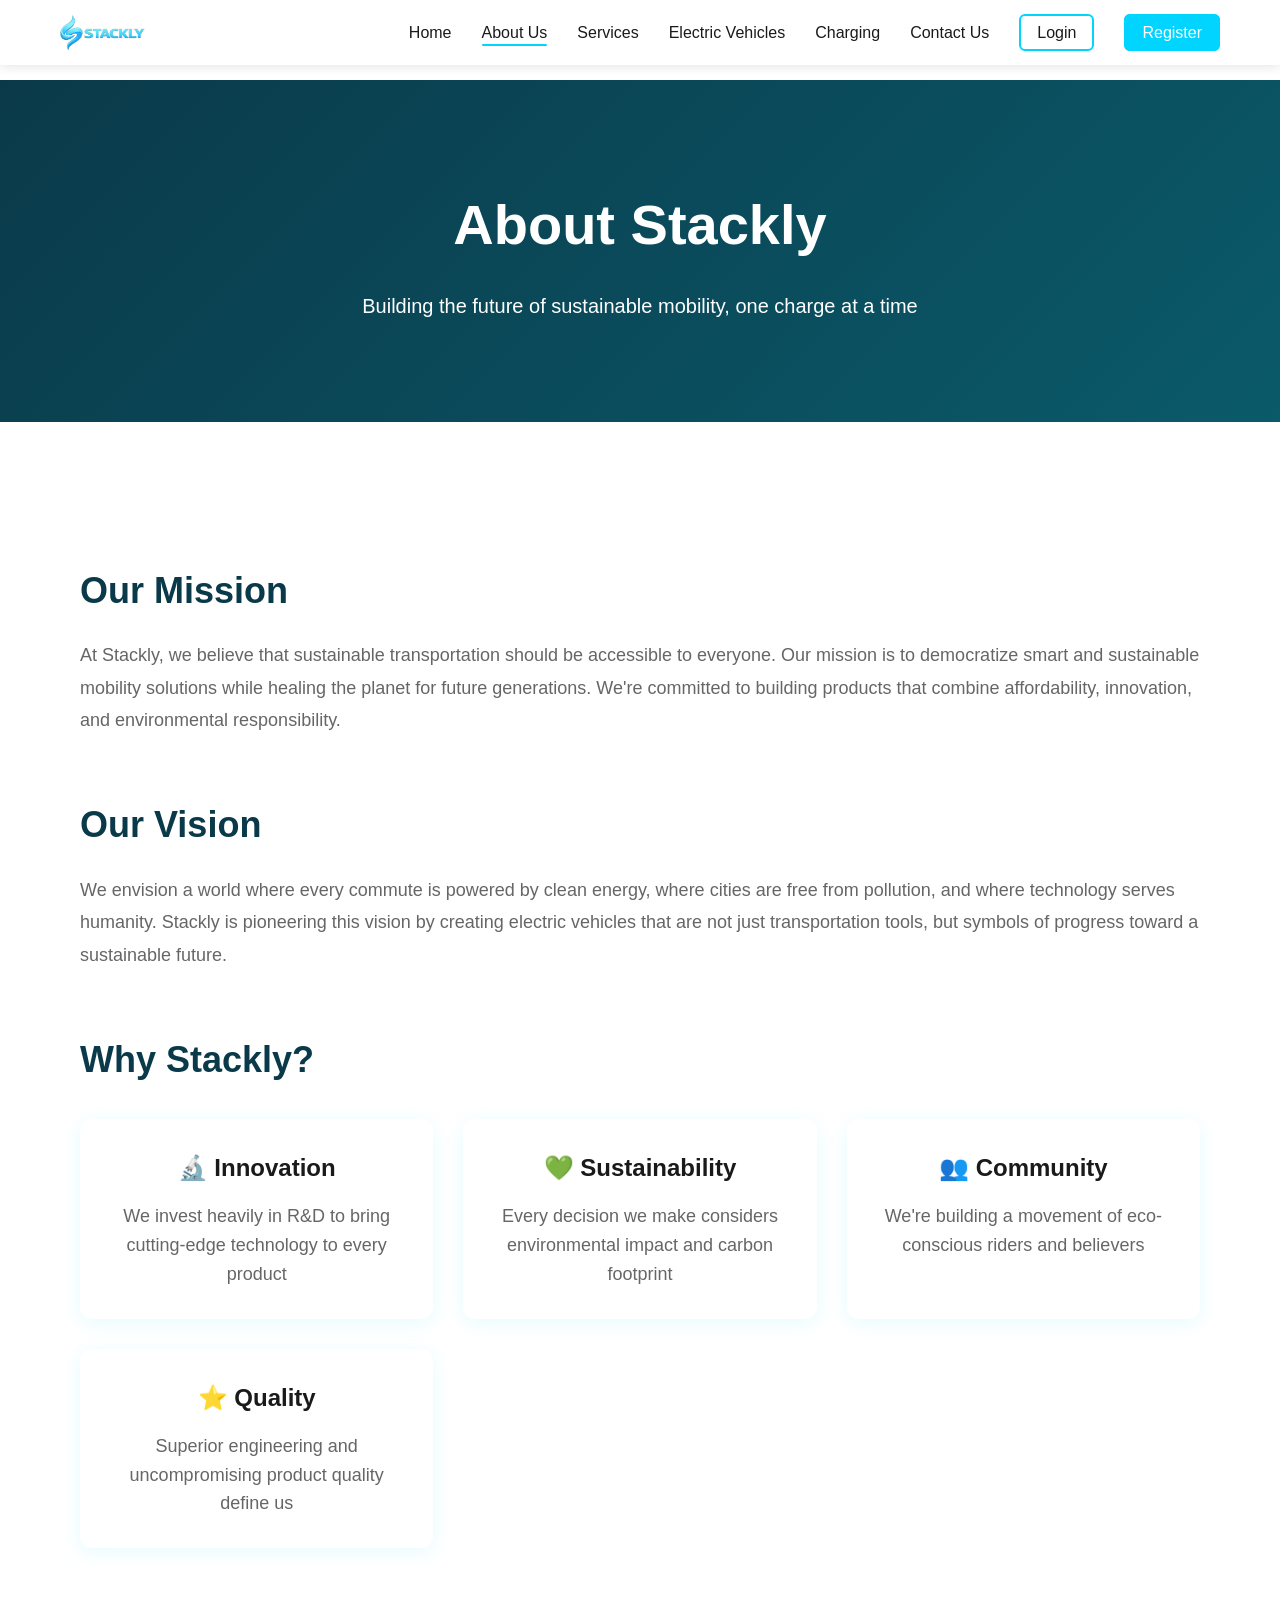
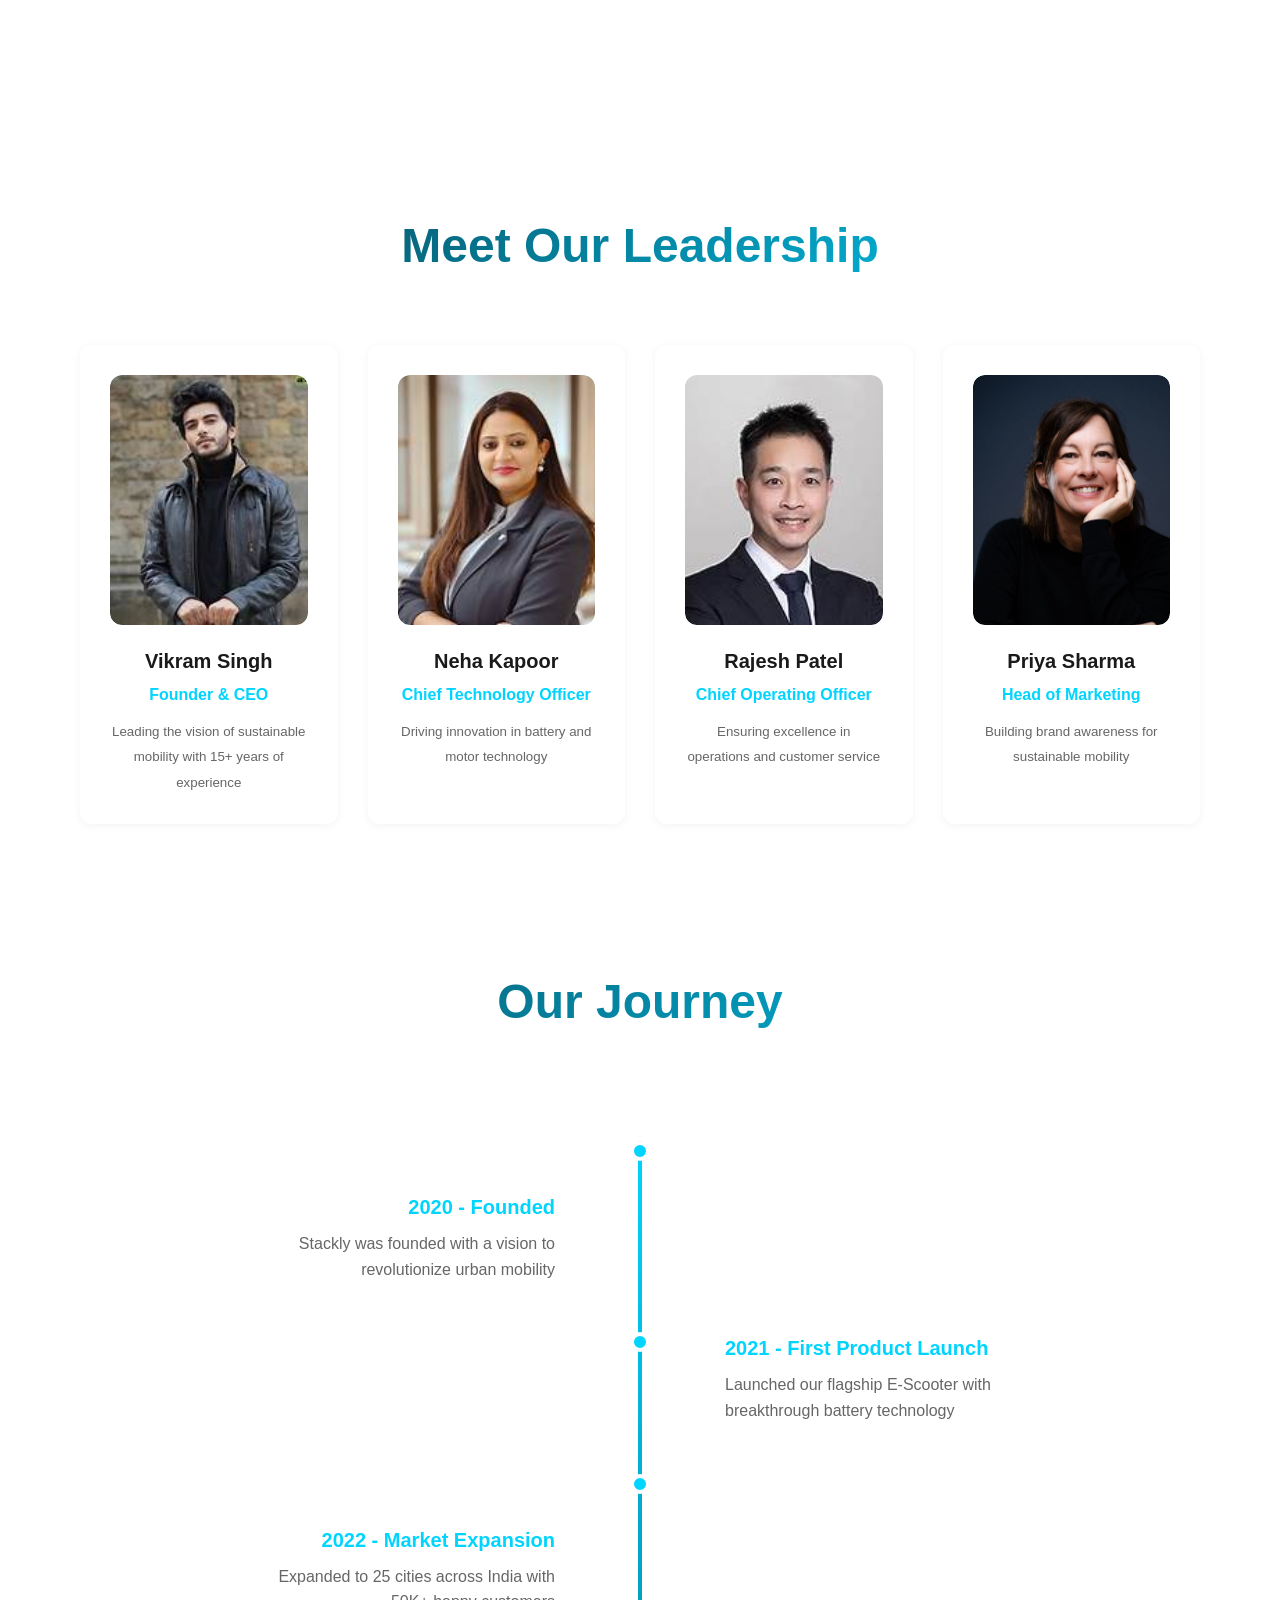
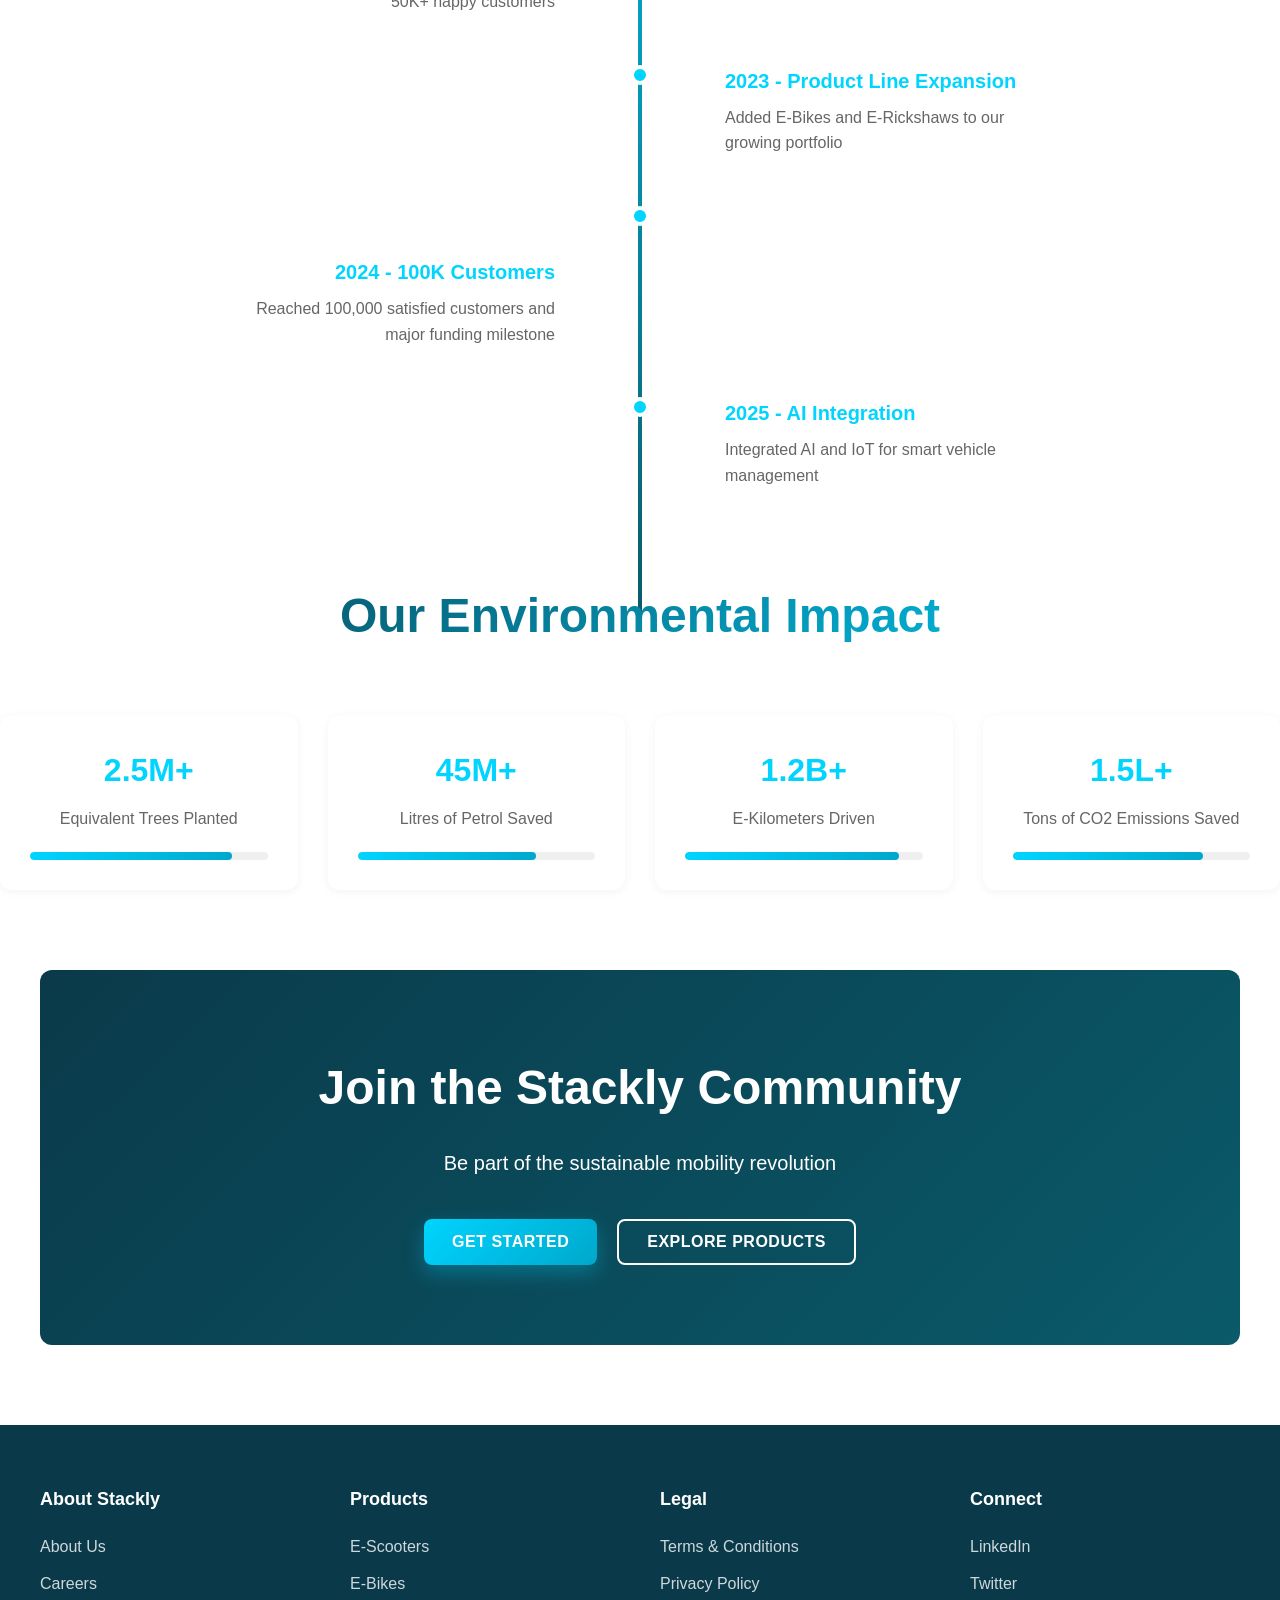
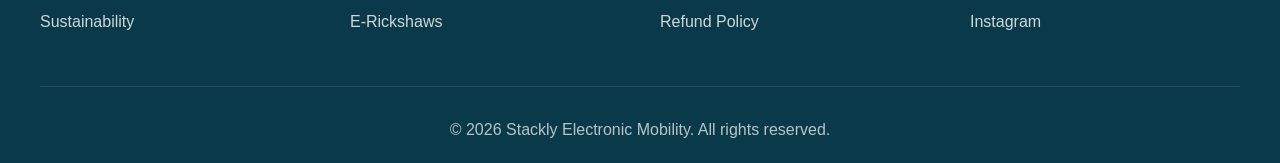
==== about.html @ 976fdbfa "Add files via upload" ====
<!DOCTYPE html>
<html lang="en">
<head>
    <meta charset="UTF-8">
    <meta name="viewport" content="width=device-width, initial-scale=1.0">
    <title>About Us - Stackly Electronic Mobility</title>
    <link rel="stylesheet" href="css/styles.css">
</head>
<body>
    <!-- PRELOADER -->
    <div class="preloader" id="preloader">
        <div class="loader-container">
            <div class="preloader-content">
                <div class="logo-animation">
                    <img src="stackly-logo-main.webp" alt="Stackly Logo" class="preloader-logo">
                    <div class="logo-glow"></div>
                </div>
                <div class="preloader-text">
                    <p class="preload-line">Charge.</p>
                    <p class="preload-line">Drive.</p>
                    <p class="preload-line">Sustain.</p>
                </div>
                <p class="loader-subtitle">Loading your journey</p>
            </div>
            <div class="loading-bar">
                <div class="loading-progress"></div>
            </div>
        </div>
    </div>
    <!-- NAVBAR -->
    <nav class="navbar">
        <div class="nav-container">
            <a href="index.html" class="logo">
                <img src="stackly-logo-main.webp" alt="Stackly Logo" class="logo-image" style="width: 85px; height: auto;">
            </a>
            <div class="nav-toggle" id="navToggle">
                <span></span>
                <span></span>
                <span></span>
            </div>
            <ul class="nav-menu" id="navMenu">
                <li><a href="index.html">Home</a></li>
                <li><a href="about.html" class="active">About Us</a></li>
                <li><a href="services.html">Services</a></li>
                <li><a href="vehicles.html">Electric Vehicles</a></li>
                <li><a href="charging.html">Charging</a></li>
                <li><a href="contact.html">Contact Us</a></li>
                <li id="logoutLi" style="display: none; border-top: 1px solid #e0e0e0; padding-top: 15px; margin-top: 10px;"><a href="#" onclick="handleLogout(event)" class="auth-btn" style="width: 100%; text-align: center; background: #FF6B6B; color: white;">Logout</a></li>
                <li id="authLi"><a href="login.html" class="auth-btn">Login</a></li>
                <li id="signupLi"><a href="register.html" class="auth-btn primary"> Register</a></li>
            </ul>
        </div>
    </nav>

    <!-- ABOUT HERO -->
    <section class="about-hero">
        <h1>About Stackly</h1>
        <p>Building the future of sustainable mobility, one charge at a time</p>
    </section>

    <!-- ABOUT CONTENT -->
    <section class="about-content">
        <div class="about-section">
            <h2>Our Mission</h2>
            <p>At Stackly, we believe that sustainable transportation should be accessible to everyone. Our mission is to democratize smart and sustainable mobility solutions while healing the planet for future generations. We're committed to building products that combine affordability, innovation, and environmental responsibility.</p>
        </div>

        <div class="about-section">
            <h2>Our Vision</h2>
            <p>We envision a world where every commute is powered by clean energy, where cities are free from pollution, and where technology serves humanity. Stackly is pioneering this vision by creating electric vehicles that are not just transportation tools, but symbols of progress toward a sustainable future.</p>
        </div>

        <div class="about-section">
            <h2>Why Stackly?</h2>
            <div class="why-grid">
                <div class="why-card">
                    <h3>🔬 Innovation</h3>
                    <p>We invest heavily in R&D to bring cutting-edge technology to every product</p>
                </div>
                <div class="why-card">
                    <h3>💚 Sustainability</h3>
                    <p>Every decision we make considers environmental impact and carbon footprint</p>
                </div>
                <div class="why-card">
                    <h3>👥 Community</h3>
                    <p>We're building a movement of eco-conscious riders and believers</p>
                </div>
                <div class="why-card">
                    <h3>⭐ Quality</h3>
                    <p>Superior engineering and uncompromising product quality define us</p>
                </div>
            </div>
        </div>
    </section>

    <!-- TEAM SECTION -->
    <section class="team-section">
        <h2>Meet Our Leadership</h2>
        <div class="team-grid">
            <div class="team-card">
                <div class="team-image">
                    <img src="image/mobility12.jpg" alt="Vikram Singh" style="width: 100%; height: 100%; object-fit: cover; border-radius: 12px;">
                </div>
                <h3>Vikram Singh</h3>
                <p>Founder & CEO</p>
                <small>Leading the vision of sustainable mobility with 15+ years of experience</small>
            </div>
            <div class="team-card">
                <div class="team-image">
                    <img src="image/mobility13.jpg" alt="Neha Kapoor" style="width: 100%; height: 100%; object-fit: cover; border-radius: 12px;">
                </div>
                <h3>Neha Kapoor</h3>
                <p>Chief Technology Officer</p>
                <small>Driving innovation in battery and motor technology</small>
            </div>
            <div class="team-card">
                <div class="team-image">
                    <img src="image/rajesh-patel.jpg" alt="Rajesh Patel" style="width: 100%; height: 100%; object-fit: cover; border-radius: 12px;">
                </div>
                <h3>Rajesh Patel</h3>
                <p>Chief Operating Officer</p>
                <small>Ensuring excellence in operations and customer service</small>
            </div>
            <div class="team-card">
                <div class="team-image">
                    <img src="image/mobility17.jpg" alt="Priya Sharma" style="width: 100%; height: 100%; object-fit: cover; border-radius: 12px;">
                </div>
                <h3>Priya Sharma</h3>
                <p>Head of Marketing</p>
                <small>Building brand awareness for sustainable mobility</small>
            </div>
        </div>
    </section>

    <!-- MILESTONES SECTION -->
    <section class="milestones-section">
        <h2>Our Journey</h2>
        <div class="timeline">
            <div class="timeline-item">
                <div class="timeline-marker"></div>
                <div class="timeline-content">
                    <h3>2020 - Founded</h3>
                    <p>Stackly was founded with a vision to revolutionize urban mobility</p>
                </div>
            </div>
            <div class="timeline-item">
                <div class="timeline-marker"></div>
                <div class="timeline-content">
                    <h3>2021 - First Product Launch</h3>
                    <p>Launched our flagship E-Scooter with breakthrough battery technology</p>
                </div>
            </div>
            <div class="timeline-item">
                <div class="timeline-marker"></div>
                <div class="timeline-content">
                    <h3>2022 - Market Expansion</h3>
                    <p>Expanded to 25 cities across India with 50K+ happy customers</p>
                </div>
            </div>
            <div class="timeline-item">
                <div class="timeline-marker"></div>
                <div class="timeline-content">
                    <h3>2023 - Product Line Expansion</h3>
                    <p>Added E-Bikes and E-Rickshaws to our growing portfolio</p>
                </div>
            </div>
            <div class="timeline-item">
                <div class="timeline-marker"></div>
                <div class="timeline-content">
                    <h3>2024 - 100K Customers</h3>
                    <p>Reached 100,000 satisfied customers and major funding milestone</p>
                </div>
            </div>
            <div class="timeline-item">
                <div class="timeline-marker"></div>
                <div class="timeline-content">
                    <h3>2025 - AI Integration</h3>
                    <p>Integrated AI and IoT for smart vehicle management</p>
                </div>
            </div>
        </div>
    </section>

    <!-- IMPACT SECTION -->
    <section class="impact-section">
        <h2>Our Environmental Impact</h2>
        <div class="impact-grid">
            <div class="impact-card">
                <h3>2.5M+</h3>
                <p>Equivalent Trees Planted</p>
                <div class="impact-bar"><div class="impact-fill" style="width: 85%;"></div></div>
            </div>
            <div class="impact-card">
                <h3>45M+</h3>
                <p>Litres of Petrol Saved</p>
                <div class="impact-bar"><div class="impact-fill" style="width: 75%;"></div></div>
            </div>
            <div class="impact-card">
                <h3>1.2B+</h3>
                <p>E-Kilometers Driven</p>
                <div class="impact-bar"><div class="impact-fill" style="width: 90%;"></div></div>
            </div>
            <div class="impact-card">
                <h3>1.5L+</h3>
                <p>Tons of CO2 Emissions Saved</p>
                <div class="impact-bar"><div class="impact-fill" style="width: 80%;"></div></div>
            </div>
        </div>
    </section>

    <!-- CTA SECTION -->
    <section class="cta-section">
        <h2>Join the Stackly Community</h2>
        <p>Be part of the sustainable mobility revolution</p>
        <div class="cta-buttons">
            <button class="btn btn-primary" onclick="window.location.href='register.html'">Get Started</button>
            <button class="btn btn-secondary" onclick="window.location.href='index.html'">Explore Products</button>
        </div>
    </section>

    <!-- FOOTER -->
    <footer class="footer">
        <div class="footer-content">
            <div class="footer-section">
                <h4>About Stackly</h4>
                <ul>
                    <li><a href="about.html">About Us</a></li>
                    <li><a href="#">Careers</a></li>
                    <li><a href="#">Sustainability</a></li>
                </ul>
            </div>
            <div class="footer-section">
                <h4>Products</h4>
                <ul>
                    <li><a href="products.html">E-Scooters</a></li>
                    <li><a href="products.html">E-Bikes</a></li>
                    <li><a href="products.html">E-Rickshaws</a></li>
                </ul>
            </div>
            <div class="footer-section">
                <h4>Legal</h4>
                <ul>
                    <li><a href="#">Terms & Conditions</a></li>
                    <li><a href="#">Privacy Policy</a></li>
                    <li><a href="#">Refund Policy</a></li>
                </ul>
            </div>
            <div class="footer-section">
                <h4>Connect</h4>
                <ul>
                    <li><a href="#">LinkedIn</a></li>
                    <li><a href="#">Twitter</a></li>
                    <li><a href="#">Instagram</a></li>
                </ul>
            </div>
        </div>
        <div class="footer-bottom">
            <p>&copy; 2026 Stackly Electronic Mobility. All rights reserved.</p>
        </div>
    </footer>

    <script src="js/script.js"></script>
</body>
</html>
---- css/styles.css ----
/* ===== VARIABLES & GENERAL STYLES ===== */
:root {
    --primary-color: #00D4FF;
    --secondary-color: #0A3A4A;
    --accent-color: #FF6B6B;
    --light-bg: #F8FAFC;
    --dark-bg: #0F1419;
    --text-primary: #1a1a1a;
    --text-secondary: #666666;
    --border-color: #e0e0e0;
    --shadow: 0 4px 20px rgba(0, 212, 255, 0.1);
    --card-shadow: 0 10px 40px rgba(0, 212, 255, 0.15);
    --card-shadow-hover: 0 30px 60px rgba(0, 212, 255, 0.25);
}

* {
    margin: 0;
    padding: 0;
    box-sizing: border-box;
}

html, body {
    font-family: 'Segoe UI', Tahoma, Geneva, Verdana, sans-serif;
    scroll-behavior: smooth;
}

body {
    background-color: #fff;
    color: var(--text-primary);
    line-height: 1.6;
    overflow-x: hidden;
}

/* ===== PRELOADER ===== */
.preloader {
    position: fixed;
    top: 0;
    left: 0;
    width: 100%;
    height: 100%;
    background: linear-gradient(135deg, #0F1419 0%, #1a3a3a 100%);
    display: flex;
    align-items: center;
    justify-content: center;
    z-index: 9999;
    animation: fadeOut 2.5s ease-in-out forwards;
}

@keyframes fadeOut {
    0% {
        opacity: 1;
        visibility: visible;
    }
    90% {
        opacity: 1;
        visibility: visible;
    }
    100% {
        opacity: 0;
        visibility: hidden;
    }
}

/* Logo Animation Styles */
.logo-animation {
    position: relative;
    width: 120px;
    height: 120px;
    margin: 0 auto 40px;
    display: flex;
    align-items: center;
    justify-content: center;
}

.preloader-logo {
    width: 120px;
    height: 120px;
    animation: logoBounce 2s ease-in-out infinite, logoGlow 3s ease-in-out infinite;
    filter: drop-shadow(0 0 20px rgba(0, 212, 255, 0.8));
    z-index: 2;
    position: relative;
}

.logo-glow {
    position: absolute;
    width: 140px;
    height: 140px;
    border: 3px solid #00D4FF;
    border-radius: 50%;
    animation: glowPulse 2.5s ease-in-out infinite;
    opacity: 0.6;
}

@keyframes logoBounce {
    0%, 100% {
        transform: translateY(0) scale(1);
        opacity: 1;
    }
    50% {
        transform: translateY(-20px) scale(1.05);
        opacity: 0.9;
    }
}

@keyframes logoGlow {
    0%, 100% {
        filter: drop-shadow(0 0 20px rgba(0, 212, 255, 0.8));
    }
    50% {
        filter: drop-shadow(0 0 40px rgba(0, 212, 255, 1));
    }
}

@keyframes glowPulse {
    0%, 100% {
        transform: scale(1);
        border-color: rgba(0, 212, 255, 0.6);
        opacity: 0.4;
    }
    50% {
        transform: scale(1.1);
        border-color: rgba(0, 212, 255, 1);
        opacity: 0.8;
    }
}

.loader-container {
    text-align: center;
    color: white;
}

.lightning-bolt {
    width: 100px;
    height: 100px;
    margin: 0 auto 30px;
    animation: boltPulse 2s ease-in-out infinite;
}

.lightning-bolt svg {
    width: 100%;
    height: 100%;;
    filter: drop-shadow(0 0 10px #00D4FF);
}

@keyframes boltPulse {
    0%, 100% {
        transform: scale(1) translateY(0);
        opacity: 1;
    }
    50% {
        transform: scale(1.1) translateY(-10px);
        opacity: 0.8;
    }
}

.loader-text {
    font-size: 48px;
    font-weight: 800;
    letter-spacing: 3px;
    margin-bottom: 10px;
    animation: slideInDown 1.5s ease-out;
}

.loader-subtitle {
    font-size: 18px;
    color: #00D4FF;
    margin-bottom: 40px;
    animation: slideInUp 1.5s ease-out 0.2s both;
    letter-spacing: 2px;
}

.preloader-content {
    text-align: center;
}

.preloader-text {
    margin-bottom: 30px;
}

.preload-line {
    font-size: 48px;
    font-weight: 800;
    letter-spacing: 3px;
    color: #00D4FF;
    margin: 5px 0;
    animation: slideInDown 1.5s ease-out forwards;
}

.preload-line:nth-child(1) {
    animation-delay: 0s;
}

.preload-line:nth-child(2) {
    animation-delay: 0.2s;
}

.preload-line:nth-child(3) {
    animation-delay: 0.4s;
}

.loading-bar {
    width: 200px;
    height: 4px;
    background: rgba(0, 212, 255, 0.2);
    border-radius: 2px;
    margin: 0 auto;
    overflow: hidden;
}

.loading-progress {
    height: 100%;
    background: linear-gradient(90deg, #00D4FF, #0A3A4A);
    width: 30%;
    animation: progress 2.5s ease-in-out;
}

@keyframes progress {
    0% { width: 0%; }
    50% { width: 80%; }
    100% { width: 100%; }
}

@keyframes slideInDown {
    from {
        transform: translateY(-50px);
        opacity: 0;
    }
    to {
        transform: translateY(0);
        opacity: 1;
    }
}

@keyframes slideInUp {
    from {
        transform: translateY(50px);
        opacity: 0;
    }
    to {
        transform: translateY(0);
        opacity: 1;
    }
}

/* ===== NAVBAR ===== */
.navbar {
    position: fixed;
    top: 0;
    width: 100%;
    background: rgba(255, 255, 255, 0.95);
    backdrop-filter: blur(10px);
    padding: 15px 0;
    z-index: 1000;
    box-shadow: 0 2px 10px rgba(0, 0, 0, 0.1);
    animation: slideDown 0.5s ease-out;
}

@keyframes slideDown {
    from {
        transform: translateY(-100%);
        opacity: 0;
    }
    to {
        transform: translateY(0);
        opacity: 1;
    }
}

.nav-container {
    max-width: 1200px;
    margin: 0 auto;
    padding: 0 20px;
    display: flex;
    justify-content: space-between;
    align-items: center;
}

.logo {
    display: flex;
    align-items: center;
    gap: 10px;
    font-size: 24px;
    font-weight: 700;
    color: var(--text-primary);
    text-decoration: none;
    cursor: pointer;
    animation: zoomIn 0.5s ease-out;
    transition: all 0.3s ease;
}

.logo-image {
    width: 85px;
    height: auto;
    transition: all 0.4s cubic-bezier(0.23, 1, 0.320, 1);
    filter: drop-shadow(0 0 8px rgba(0, 212, 255, 0));
}

.logo:hover .logo-image {
    transform: scale(1.15) rotateY(5deg);
    filter: drop-shadow(0 0 15px rgba(0, 212, 255, 0.6));
}

.logo-icon {
    font-size: 32px;
}

.logo-text {
    background: linear-gradient(135deg, var(--primary-color), var(--secondary-color));
    -webkit-background-clip: text;
    -webkit-text-fill-color: transparent;
    background-clip: text;
}

@keyframes zoomIn {
    from {
        transform: scale(0);
        opacity: 0;
    }
    to {
        transform: scale(1);
        opacity: 1;
    }
}

.nav-menu {
    display: flex;
    list-style: none;
    gap: 30px;
    align-items: center;
}

.nav-menu a {
    text-decoration: none;
    color: var(--text-primary);
    font-weight: 500;
    transition: all 0.3s ease;
    position: relative;
}

.nav-menu a.active::after,
.nav-menu a:hover::after {
    content: '';
    position: absolute;
    bottom: -5px;
    left: 0;
    width: 100%;
    height: 2px;
    background: var(--primary-color);
    border-radius: 1px;
    animation: expandWidth 0.3s ease;
}

@keyframes expandWidth {
    from { width: 0; }
    to { width: 100%; }
}

.dropdown {
    position: relative;
}

.dropdown-menu {
    position: absolute;
    top: 100%;
    left: 0;
    background: white;
    border-radius: 8px;
    box-shadow: var(--shadow);
    padding: 15px;
    min-width: 200px;
    opacity: 0;
    visibility: hidden;
    transform: translateY(-10px);
    transition: all 0.3s ease;
    display: flex;
    flex-direction: column;
    gap: 10px;
    margin-top: 10px;
}

.dropdown:hover .dropdown-menu {
    opacity: 1;
    visibility: visible;
    transform: translateY(0);
}

.dropdown-menu a {
    padding: 8px 12px;
    border-radius: 4px;
    transition: all 0.2s ease;
}

.dropdown-menu a:hover {
    background: var(--light-bg);
    color: var(--primary-color);
}

.auth-btn {
    padding: 8px 16px;
    border-radius: 6px;
    border: 2px solid var(--primary-color);
    background: transparent;
    color: var(--primary-color);
    cursor: pointer;
    transition: all 0.3s ease;
    font-weight: 600;
}

.auth-btn:hover,
.auth-btn.active {
    background: var(--primary-color);
    color: white;
}

.auth-btn.primary {
    background: var(--primary-color);
    color: white;
    border-color: var(--primary-color);
}

.auth-btn.primary:hover {
    transform: translateY(-2px);
    box-shadow: 0 4px 15px rgba(0, 212, 255, 0.3);
}

/* ===== USER PROFILE STYLES ===== */
.user-profile-menu {
    position: relative !important;
    display: flex !important;
    align-items: center;
}

.user-profile-link {
    display: flex;
    align-items: center;
    gap: 8px;
    padding: 8px 12px;
    border-radius: 6px;
    border: 2px solid var(--primary-color);
    background: rgba(0, 212, 255, 0.1);
    cursor: pointer;
    transition: all 0.3s ease;
}

.user-profile-link:hover {
    background: var(--primary-color);
    color: white;
}

.user-avatar {
    font-size: 20px;
    display: flex;
    align-items: center;
    justify-content: center;
}

.user-name {
    font-weight: 600;
    font-size: 14px;
}

.user-dropdown {
    position: absolute;
    top: 100%;
    right: 0;
    background: white;
    border-radius: 8px;
    box-shadow: 0 4px 15px rgba(0, 0, 0, 0.15);
    padding: 10px;
    min-width: 150px;
    opacity: 0;
    visibility: hidden;
    transform: translateY(-10px);
    transition: all 0.3s ease;
    margin-top: 10px;
    z-index: 1001;
    display: flex;
    flex-direction: column;
    gap: 5px;
}

.user-profile-menu:hover .user-dropdown {
    opacity: 1;
    visibility: visible;
    transform: translateY(0);
}

.user-dropdown a {
    padding: 10px 15px;
    border-radius: 4px;
    transition: all 0.2s ease;
    color: var(--text-primary);
}

.user-dropdown a:hover {
    background: var(--light-bg);
    color: var(--primary-color);
}

.nav-toggle {
    display: none;
    flex-direction: column;
    cursor: pointer;
    gap: 5px;
}

.nav-toggle span {
    width: 25px;
    height: 3px;
    background: var(--text-primary);
    border-radius: 2px;
    transition: all 0.3s ease;
}

.nav-toggle.active span:nth-child(1) {
    transform: rotate(45deg) translate(8px, 8px);
    background: var(--primary-color);
}

.nav-toggle.active span:nth-child(2) {
    opacity: 0;
}

.nav-toggle.active span:nth-child(3) {
    transform: rotate(-45deg) translate(8px, -8px);
    background: var(--primary-color);
}

/* ===== BUTTONS ===== */
.btn {
    padding: 12px 28px;
    border: none;
    border-radius: 8px;
    font-size: 16px;
    font-weight: 600;
    cursor: pointer;
    transition: all 0.4s cubic-bezier(0.23, 1, 0.320, 1);
    text-transform: uppercase;
    letter-spacing: 0.5px;
    position: relative;
    overflow: hidden;
}

.btn::before {
    content: '';
    position: absolute;
    top: 50%;
    left: 50%;
    width: 0;
    height: 0;
    border-radius: 50%;
    background: rgba(255, 255, 255, 0.3);
    transform: translate(-50%, -50%);
    transition: width 0.6s, height 0.6s;
}

.btn:active::before {
    width: 300px;
    height: 300px;
}

.btn-primary {
    background: linear-gradient(135deg, var(--primary-color), #00A8CC);
    color: white;
    box-shadow: 0 8px 20px rgba(0, 212, 255, 0.3);
}

.btn-primary:hover {
    transform: translateY(-4px) scale(1.02);
    box-shadow: 0 12px 30px rgba(0, 212, 255, 0.5);
}

.btn-secondary {
    background: transparent;
    color: var(--primary-color);
    border: 2px solid var(--primary-color);
}

.btn-secondary:hover {
    background: var(--primary-color);
    color: white;
    transform: translateY(-4px);
    box-shadow: 0 12px 30px rgba(0, 212, 255, 0.3);
}

.btn.full-width {
    width: 100%;
}

/* ===== HERO SECTION ===== */
.hero {
    margin-top: 80px;
    min-height: calc(100vh - 80px);
    display: flex;
    align-items: center;
    justify-content: space-between;
    padding: 60px 40px;
    background: linear-gradient(135deg, #F8FAFC 0%, #E8F4F8 100%);
    position: relative;
    overflow: hidden;
}

.hero-content {
    flex: 1;
    z-index: 2;
    animation: slideInLeft 0.8s ease-out;
}

.hero-title {
    font-size: 64px;
    font-weight: 800;
    line-height: 1.2;
    margin-bottom: 20px;
    background: linear-gradient(135deg, var(--secondary-color), var(--primary-color));
    -webkit-background-clip: text;
    -webkit-text-fill-color: transparent;
    background-clip: text;
}

.hero-subtitle {
    font-size: 22px;
    color: var(--text-secondary);
    margin-bottom: 40px;
    animation: fadeInUp 0.8s ease-out 0.2s both;
}

.hero-buttons {
    display: flex;
    gap: 20px;
    animation: fadeInUp 0.8s ease-out 0.4s both;
}

.hero-background {
    flex: 1;
    position: relative;
    height: 100%;
}

.floating-shape {
    position: absolute;
    border-radius: 30% 70% 70% 30% / 30% 30% 70% 70%;
    animation: float 6s ease-in-out infinite;
}

.shape-1 {
    width: 300px;
    height: 300px;
    background: rgba(0, 212, 255, 0.1);
    top: 10%;
    right: 10%;
    animation-delay: 0s;
}

.shape-2 {
    width: 200px;
    height: 200px;
    background: rgba(0, 212, 255, 0.15);
    bottom: 20%;
    right: 20%;
    animation-delay: 2s;
}

.shape-3 {
    width: 150px;
    height: 150px;
    background: rgba(0, 212, 255, 0.2);
    top: 50%;
    right: 40%;
    animation-delay: 4s;
}

@keyframes float {
    0%, 100% {
        transform: translateY(0);
    }
    50% {
        transform: translateY(-30px);
    }
}

.floating-scooter {
    font-size: 120px;
    position: absolute;
    right: 50px;
    bottom: 50px;
    animation: bounce 3s ease-in-out infinite;
}

@keyframes bounce {
    0%, 100% {
        transform: translateY(0);
    }
    50% {
        transform: translateY(-40px);
    }
}

@keyframes slideInLeft {
    from {
        transform: translateX(-50px);
        opacity: 0;
    }
    to {
        transform: translateX(0);
        opacity: 1;
    }
}

@keyframes fadeInUp {
    from {
        transform: translateY(20px);
        opacity: 0;
    }
    to {
        transform: translateY(0);
        opacity: 1;
    }
}

/* ===== SECTIONS ===== */
.products-section,
.stats-section,
.innovation-section,
.testimonials-section,
.cta-section,
.team-section,
.about-content,
.warranty-section,
.comparison-section {
    max-width: 1200px;
    margin: 80px auto;
    padding: 60px 40px;
}

.section-title {
    font-size: 48px;
    font-weight: 800;
    text-align: center;
    margin-bottom: 20px;
    background: linear-gradient(135deg, var(--secondary-color), var(--primary-color));
    -webkit-background-clip: text;
    -webkit-text-fill-color: transparent;
    background-clip: text;
    animation: scaleInText 0.6s ease-out;
}

@keyframes scaleInText {
    from {
        transform: scale(0.9);
        opacity: 0;
    }
    to {
        transform: scale(1);
        opacity: 1;
    }
}

.section-subtitle {
    text-align: center;
    color: var(--text-secondary);
    font-size: 18px;
    margin-bottom: 60px;
    animation: fadeInUp 0.6s ease-out 0.2s both;
}

/* ===== PRODUCTS GRID ===== */
.products-grid {
    display: grid;
    grid-template-columns: repeat(auto-fit, minmax(300px, 1fr));
    gap: 30px;
    margin-bottom: 60px;
}

.product-card {
    background: linear-gradient(135deg, #ffffff 0%, #f8fafc 100%);
    border-radius: 16px;
    padding: 40px 30px;
    text-align: center;
    box-shadow: 0 8px 25px rgba(0, 0, 0, 0.08);
    transition: all 0.4s cubic-bezier(0.23, 1, 0.320, 1);
    animation: fadeInUp 0.6s ease-out both;
    position: relative;
    overflow: hidden;
    border: 1px solid rgba(0, 212, 255, 0.1);
}

.product-card::before {
    content: '';
    position: absolute;
    top: -50%;
    left: -50%;
    width: 200%;
    height: 200%;
    background: linear-gradient(45deg, transparent, rgba(0, 212, 255, 0.1), transparent);
    transform: rotate(45deg);
    transition: all 0.6s ease;
}

.product-card:nth-child(1) { animation-delay: 0s; }
.product-card:nth-child(2) { animation-delay: 0.2s; }
.product-card:nth-child(3) { animation-delay: 0.4s; }

.product-card:hover {
    transform: translateY(-15px) scale(1.02);
    box-shadow: 0 25px 50px rgba(0, 212, 255, 0.2), 0 0 30px rgba(0, 212, 255, 0.1);
    border-color: rgba(0, 212, 255, 0.3);
}

.product-card:hover::before {
    animation: shimmer 0.6s ease-in-out;
}

.product-icon {
    font-size: 64px;
    margin-bottom: 20px;
    display: inline-block;
    animation: pulse 2s ease-in-out infinite;
}

.product-card:hover .product-icon {
    animation: spin 0.6s ease-in-out;
}

@keyframes pulse {
    0%, 100% {
        transform: scale(1);
    }
    50% {
        transform: scale(1.1);
    }
}

@keyframes spin {
    from {
        transform: rotate(0);
    }
    to {
        transform: rotate(360deg);
    }
}

@keyframes shimmer {
    0% {
        transform: translateX(-100%) translateY(-100%) rotate(45deg);
    }
    100% {
        transform: translateX(100%) translateY(100%) rotate(45deg);
    }
}

.product-card h3 {
    font-size: 24px;
    margin-bottom: 15px;
    color: var(--text-primary);
}

.product-card p {
    color: var(--text-secondary);
    margin-bottom: 25px;
    line-height: 1.6;
}

.card-link {
    color: var(--primary-color);
    text-decoration: none;
    font-weight: 600;
    transition: all 0.3s ease;
    display: inline-block;
}

.card-link:hover {
    transform: translateX(5px);
}

/* ===== STATS SECTION ===== */
.stats-section {
    background: linear-gradient(135deg, var(--secondary-color) 0%, #0A5A6A 100%);
    color: white;
    border-radius: 12px;
}

.stats-section h2 {
    text-align: center;
    font-size: 48px;
    margin-bottom: 60px;
}

.stats-grid {
    display: grid;
    grid-template-columns: repeat(auto-fit, minmax(200px, 1fr));
    gap: 30px;
}

.stat-card {
    background: linear-gradient(135deg, rgba(255, 255, 255, 0.95) 0%, rgba(240, 249, 251, 0.95) 100%);
    padding: 40px 30px;
    border-radius: 16px;
    text-align: center;
    border: 1px solid rgba(0, 212, 255, 0.2);
    transition: all 0.4s cubic-bezier(0.23, 1, 0.320, 1);
    animation: fadeInUp 0.6s ease-out both;
    position: relative;
    overflow: hidden;
    box-shadow: 0 8px 25px rgba(0, 212, 255, 0.1);
}

.stat-card::after {
    content: '';
    position: absolute;
    top: 0;
    left: -100%;
    width: 100%;
    height: 100%;
    background: linear-gradient(90deg, transparent, rgba(0, 212, 255, 0.1), transparent);
    transition: left 0.5s ease;
}

.stat-card:nth-child(1) { animation-delay: 0s; }
.stat-card:nth-child(2) { animation-delay: 0.2s; }
.stat-card:nth-child(3) { animation-delay: 0.4s; }
.stat-card:nth-child(4) { animation-delay: 0.6s; }

.stat-card:hover {
    background: linear-gradient(135deg, rgba(255, 255, 255, 1) 0%, rgba(245, 252, 255, 1) 100%);
    transform: translateY(-15px) scale(1.02);
    box-shadow: 0 25px 50px rgba(0, 212, 255, 0.2), 0 0 30px rgba(0, 212, 255, 0.15);
    border-color: rgba(0, 212, 255, 0.4);
}

.stat-card:hover::after {
    left: 100%;
}

.stat-card h3 {
    font-size: 36px;
    font-weight: 800;
    margin-bottom: 10px;
    color: var(--primary-color);
}

.stat-card p {
    font-size: 14px;
}

/* ===== INNOVATION SECTION ===== */
.innovation-section h2 {
    font-size: 48px;
    font-weight: 800;
    text-align: center;
    margin-bottom: 60px;
    background: linear-gradient(135deg, var(--secondary-color), var(--primary-color));
    -webkit-background-clip: text;
    -webkit-text-fill-color: transparent;
    background-clip: text;
}

.innovation-grid {
    display: grid;
    grid-template-columns: repeat(auto-fit, minmax(280px, 1fr));
    gap: 30px;
}

.innovation-card {
    background: linear-gradient(135deg, #ffffff 0%, #f8fafc 100%);
    border-radius: 16px;
    padding: 40px 30px;
    text-align: center;
    box-shadow: 0 8px 25px rgba(0, 0, 0, 0.08);
    transition: all 0.4s cubic-bezier(0.23, 1, 0.320, 1);
    position: relative;
    overflow: hidden;
    animation: fadeInUp 0.6s ease-out both;
    border: 1px solid rgba(0, 212, 255, 0.1);
}

.innovation-card:nth-child(1) { animation-delay: 0s; }
.innovation-card:nth-child(2) { animation-delay: 0.2s; }
.innovation-card:nth-child(3) { animation-delay: 0.4s; }

.innovation-card::before {
    content: '';
    position: absolute;
    top: 0;
    left: 0;
    width: 100%;
    height: 4px;
    background: linear-gradient(90deg, var(--primary-color), #FF6B6B, transparent);
    transform: scaleX(0);
    transform-origin: left;
    transition: transform 0.4s cubic-bezier(0.23, 1, 0.320, 1);
}

.innovation-card:hover::before {
    transform: scaleX(1);
}

.innovation-card:hover {
    transform: translateY(-15px) scale(1.02);
    box-shadow: 0 25px 50px rgba(0, 212, 255, 0.2), 0 0 30px rgba(0, 212, 255, 0.1);
    border-color: rgba(0, 212, 255, 0.3);
}

.card-image {
    font-size: 64px;
    margin-bottom: 20px;
    display: inline-block;
    transition: all 0.4s ease;
}

.innovation-card:hover .card-image {
    transform: scale(1.15) rotateY(10deg);
}

.innovation-card h3 {
    font-size: 24px;
    margin-bottom: 15px;
    color: var(--text-primary);
}

.innovation-card p {
    color: var(--text-secondary);
    margin-bottom: 20px;
}

.badge {
    display: inline-block;
    background: linear-gradient(135deg, var(--primary-color), #00A8CC);
    color: white;
    padding: 6px 12px;
    border-radius: 20px;
    font-size: 12px;
    font-weight: 600;
    text-transform: uppercase;
    animation: pulse 2s ease-in-out infinite;
}

/* ===== TESTIMONIALS SECTION ===== */
.testimonials-section h2 {
    font-size: 48px;
    font-weight: 800;
    text-align: center;
    margin-bottom: 60px;
    background: linear-gradient(135deg, var(--secondary-color), var(--primary-color));
    -webkit-background-clip: text;
    -webkit-text-fill-color: transparent;
    background-clip: text;
}

.testimonials-grid {
    display: grid;
    grid-template-columns: repeat(auto-fit, minmax(280px, 1fr));
    gap: 30px;
}

.testimonial-card {
    background: linear-gradient(135deg, #ffffff 0%, #f0f9fb 100%);
    border-radius: 16px;
    padding: 35px;
    border: 2px solid transparent;
    background-clip: padding-box;
    transition: all 0.4s cubic-bezier(0.23, 1, 0.320, 1);
    animation: fadeInUp 0.6s ease-out both;
    display: flex;
    flex-direction: column;
    align-items: center;
    text-align: center;
    position: relative;
    overflow: hidden;
    box-shadow: 0 8px 25px rgba(0, 0, 0, 0.06);
}

.testimonial-card::before {
    content: '';
    position: absolute;
    top: 0;
    left: 0;
    right: 0;
    height: 4px;
    background: linear-gradient(90deg, #00D4FF, #FF6B6B, #00D4FF);
    background-size: 200% 100%;
    transition: all 0.4s ease;
}

.testimonial-image {
    width: 90px;
    height: 90px;
    border-radius: 50%;
    object-fit: cover;
    margin-bottom: 20px;
    border: 3px solid var(--primary-color);
    box-shadow: 0 4px 15px rgba(0, 212, 255, 0.2);
    transition: all 0.4s ease;
    position: relative;
    z-index: 2;
}

.testimonial-card:nth-child(1) { animation-delay: 0s; }
.testimonial-card:nth-child(2) { animation-delay: 0.2s; }
.testimonial-card:nth-child(3) { animation-delay: 0.4s; }

.testimonial-card:hover {
    transform: translateY(-12px) scale(1.02);
    box-shadow: 0 20px 50px rgba(0, 212, 255, 0.2), 0 0 30px rgba(0, 212, 255, 0.1);
    border-color: rgba(0, 212, 255, 0.3);
}

.testimonial-card:hover .testimonial-image {
    box-shadow: 0 8px 25px rgba(0, 212, 255, 0.35);
    transform: scale(1.08);
}

.testimonial-card:hover::before {
    background-position: 200% 0;
}

.testimonial-card p {
    font-style: italic;
    color: var(--text-primary);
    margin-bottom: 15px;
}

.testimonial-card h4 {
    color: var(--primary-color);
    margin-bottom: 10px;
}

.testimonial-card span {
    color: #FFC107;
}

/* ===== REDEFINING SECTION ===== */
.redefining-section {
    padding: 80px 40px;
    max-width: 1200px;
    margin: 0 auto;
    background: #F8FAFC;
    border-radius: 12px;
    margin: 80px auto;
}

.redefining-container {
    display: grid;
    grid-template-columns: 1fr 1fr;
    gap: 60px;
    align-items: center;
}

.redefining-content h2 {
    font-size: 42px;
    margin-bottom: 40px;
    color: var(--text-primary);
}

.redefining-features {
    display: flex;
    flex-direction: column;
    gap: 30px;
}

.redefining-feature h4 {
    font-size: 20px;
    font-weight: 700;
    margin-bottom: 10px;
    color: var(--secondary-color);
}

.redefining-feature p {
    color: var(--text-secondary);
    line-height: 1.6;
}

/* ===== SUSTAINABILITY SECTION ===== */
.sustainability-section {
    padding: 80px 40px;
    max-width: 1200px;
    margin: 80px auto;
}

.sustainability-container {
    display: grid;
    grid-template-columns: 1fr 1fr;
    gap: 60px;
    align-items: center;
}

.sustainability-content {
    font-size: 18px;
    line-height: 1.8;
    color: var(--text-secondary);
}

.sustainability-content p {
    margin-bottom: 30px;
}

/* ===== NEWS SECTION ===== */
.news-section {
    padding: 80px 40px;
    max-width: 1200px;
    margin: 0 auto 80px;
}

.news-section h2 {
    font-size: 42px;
    text-align: center;
    margin-bottom: 20px;
}

.news-grid {
    display: grid;
    grid-template-columns: repeat(auto-fit, minmax(320px, 1fr));
    gap: 40px;
    margin-top: 40px;
}

.news-card {
    background: white;
    border-radius: 16px;
    overflow: hidden;
    box-shadow: 0 8px 25px rgba(0, 0, 0, 0.08);
    transition: all 0.4s cubic-bezier(0.23, 1, 0.320, 1);
    animation: fadeInUp 0.6s ease-out both;
    position: relative;
    border: 1px solid rgba(0, 212, 255, 0.1);
}

.news-card:hover {
    transform: translateY(-15px) scale(1.02);
    box-shadow: 0 25px 50px rgba(0, 212, 255, 0.2), 0 0 30px rgba(0, 212, 255, 0.1);
    border-color: rgba(0, 212, 255, 0.3);
}

.news-image {
    width: 100%;
    height: 250px;
    overflow: hidden;
    position: relative;
}

.news-image::after {
    content: '';
    position: absolute;
    top: 0;
    left: 0;
    right: 0;
    bottom: 0;
    background: linear-gradient(135deg, transparent 0%, rgba(0, 212, 255, 0.1) 100%);
    opacity: 0;
    transition: opacity 0.3s ease;
    z-index: 1;
}

.news-image img {
    width: 100%;
    height: 100%;
    object-fit: cover;
    transition: transform 0.4s cubic-bezier(0.23, 1, 0.320, 1);
}

.news-card:hover .news-image img {
    transform: scale(1.12);
}

.news-card:hover .news-image::after {
    opacity: 1;
}

.news-content {
    padding: 30px;
}

.news-category {
    display: inline-block;
    background: var(--primary-color);
    color: white;
    padding: 5px 12px;
    border-radius: 20px;
    font-size: 12px;
    font-weight: 700;
    margin-right: 10px;
}

.news-date {
    color: var(--text-secondary);
    font-size: 14px;
}

.news-content h3 {
    font-size: 22px;
    margin: 15px 0;
    color: var(--text-primary);
}

.news-content p {
    color: var(--text-secondary);
    margin-bottom: 20px;
    line-height: 1.6;
}

/* ===== STAT NUMBER STYLING ===== */
.stat-number {
    font-size: 48px;
    font-weight: 800;
    background: linear-gradient(135deg, var(--primary-color), var(--secondary-color));
    -webkit-background-clip: text;
    -webkit-text-fill-color: transparent;
    background-clip: text;
}

.stat-number span {
    font-size: 32px;
}

/* ===== CTA SECTION ===== */
.cta-section {
    background: linear-gradient(135deg, var(--secondary-color) 0%, #0A5A6A 100%);
    color: white;
    text-align: center;
    border-radius: 12px;
    padding: 80px 40px;
    margin: 80px auto;
    max-width: 1200px;
}

.cta-section h2 {
    font-size: 48px;
    margin-bottom: 20px;
}

.cta-section p {
    font-size: 20px;
    margin-bottom: 40px;
    opacity: 0.9;
}

.cta-buttons {
    display: flex;
    gap: 20px;
    justify-content: center;
    flex-wrap: wrap;
}

.cta-buttons .btn-secondary {
    color: white;
    border-color: white;
}

.cta-buttons .btn-secondary:hover {
    background: white;
    color: var(--primary-color);
}

/* ===== AUTHENTICATION STYLES ===== */
.auth-section {
    margin-top: 80px;
    min-height: calc(100vh - 80px);
    display: flex;
    align-items: center;
    justify-content: center;
    padding: 60px 40px;
    background: linear-gradient(135deg, #F8FAFC 0%, #E8F4F8 100%);
}

.auth-container {
    display: grid;
    grid-template-columns: 1fr 1fr;
    gap: 60px;
    max-width: 1000px;
    width: 100%;
}

.auth-left {
    display: flex;
    flex-direction: column;
    justify-content: center;
    animation: slideInLeft 0.8s ease-out;
}

.auth-left h1 {
    font-size: 48px;
    font-weight: 800;
    margin-bottom: 20px;
    background: linear-gradient(135deg, var(--secondary-color), var(--primary-color));
    -webkit-background-clip: text;
    -webkit-text-fill-color: transparent;
    background-clip: text;
}

.auth-left p {
    font-size: 18px;
    color: var(--text-secondary);
    margin-bottom: 40px;
}

.auth-features {
    display: flex;
    flex-direction: column;
    gap: 20px;
}

.feature-item {
    display: flex;
    align-items: center;
    gap: 15px;
}

.feature-icon {
    font-size: 32px;
}

.feature-item p {
    font-size: 16px;
    color: var(--text-primary);
}

.auth-right {
    animation: slideInRight 0.8s ease-out;
}

@keyframes slideInRight {
    from {
        transform: translateX(50px);
        opacity: 0;
    }
    to {
        transform: translateX(0);
        opacity: 1;
    }
}

.form-wrapper {
    background: white;
    border-radius: 12px;
    padding: 40px;
    box-shadow: 0 4px 20px rgba(0, 0, 0, 0.1);
}

.form-wrapper h2 {
    font-size: 32px;
    margin-bottom: 30px;
    color: var(--text-primary);
}

.form-group {
    margin-bottom: 20px;
    position: relative;
}

.form-row {
    display: grid;
    grid-template-columns: 1fr 1fr;
    gap: 15px;
}

.form-group label {
    display: block;
    margin-bottom: 8px;
    font-weight: 600;
    color: var(--text-primary);
}

.form-group input {
    width: 100%;
    padding: 12px 40px 12px 15px;
    border: 2px solid var(--border-color);
    border-radius: 8px;
    font-size: 16px;
    transition: all 0.3s ease;
}

.form-group input:focus {
    outline: none;
    border-color: var(--primary-color);
    box-shadow: 0 0 0 3px rgba(0, 212, 255, 0.1);
}

.form-icon {
    position: absolute;
    right: 12px;
    bottom: 12px;
    font-size: 20px;
    pointer-events: none;
}

.remember-forgot {
    display: flex;
    justify-content: space-between;
    align-items: center;
    margin-bottom: 25px;
    font-size: 14px;
}

.remember-forgot label {
    display: flex;
    align-items: center;
    gap: 5px;
    margin: 0;
    font-weight: 400;
}

.remember-forgot a {
    color: var(--primary-color);
    text-decoration: none;
    transition: all 0.3s ease;
}

.remember-forgot a:hover {
    text-decoration: underline;
}

.terms-check {
    margin-bottom: 25px;
}

.terms-check label {
    display: flex;
    align-items: flex-start;
    gap: 10px;
    font-size: 14px;
}

.terms-check input[type="checkbox"] {
    margin-top: 3px;
    cursor: pointer;
}

.terms-check a {
    color: var(--primary-color);
    text-decoration: none;
}

.divider {
    text-align: center;
    margin: 30px 0;
    position: relative;
    color: var(--text-secondary);
}

.divider::before,
.divider::after {
    content: '';
    position: absolute;
    top: 50%;
    width: 45%;
    height: 1px;
    background: var(--border-color);
}

.divider::before {
    left: 0;
}

.divider::after {
    right: 0;
}

.social-login {
    display: grid;
    grid-template-columns: 1fr 1fr;
    gap: 15px;
}

.social-btn {
    padding: 12px;
    border: 2px solid var(--border-color);
    background: white;
    border-radius: 8px;
    cursor: pointer;
    transition: all 0.3s ease;
    font-weight: 600;
    display: flex;
    align-items: center;
    justify-content: center;
    gap: 10px;
}

.social-btn:hover {
    border-color: var(--primary-color);
    color: var(--primary-color);
}

.social-btn span {
    font-size: 20px;
}

.auth-switch {
    text-align: center;
    margin-top: 25px;
    color: var(--text-secondary);
}

.auth-switch a {
    color: var(--primary-color);
    text-decoration: none;
    font-weight: 600;
}

/* ===== ABOUT PAGE ===== */
.about-hero {
    margin-top: 80px;
    padding: 100px 40px;
    background: linear-gradient(135deg, var(--secondary-color) 0%, #0A5A6A 100%);
    color: white;
    text-align: center;
}

.about-hero h1 {
    font-size: 56px;
    font-weight: 800;
    margin-bottom: 20px;
}

.about-hero p {
    font-size: 20px;
    opacity: 0.9;
}

.about-section {
    margin-bottom: 60px;
}

.about-section h2 {
    font-size: 36px;
    font-weight: 700;
    margin-bottom: 20px;
    color: var(--secondary-color);
}

.about-section p {
    font-size: 18px;
    color: var(--text-secondary);
    line-height: 1.8;
}

.why-grid {
    display: grid;
    grid-template-columns: repeat(auto-fit, minmax(250px, 1fr));
    gap: 30px;
    margin-top: 30px;
}

.why-card {
    background: white;
    border-radius: 12px;
    padding: 30px;
    text-align: center;
    box-shadow: 0 2px 10px rgba(0, 0, 0, 0.05);
    transition: all 0.3s ease;
}

.why-card:hover {
    transform: translateY(-10px);
    box-shadow: var(--shadow);
}

.why-card h3 {
    font-size: 24px;
    margin-bottom: 15px;
}

.why-card p {
    color: var(--text-secondary);
}

/* ===== TEAM SECTION ===== */
.team-section h2 {
    font-size: 48px;
    font-weight: 800;
    text-align: center;
    margin-bottom: 60px;
    background: linear-gradient(135deg, var(--secondary-color), var(--primary-color));
    -webkit-background-clip: text;
    -webkit-text-fill-color: transparent;
    background-clip: text;
}

.team-grid {
    display: grid;
    grid-template-columns: repeat(auto-fit, minmax(250px, 1fr));
    gap: 30px;
}

.team-card {
    background: white;
    border-radius: 12px;
    padding: 30px;
    text-align: center;
    box-shadow: 0 2px 10px rgba(0, 0, 0, 0.05);
    transition: all 0.3s ease;
    animation: fadeInUp 0.6s ease-out both;
}

.team-card:nth-child(1) { animation-delay: 0s; }
.team-card:nth-child(2) { animation-delay: 0.2s; }
.team-card:nth-child(3) { animation-delay: 0.4s; }
.team-card:nth-child(4) { animation-delay: 0.6s; }

.team-card:hover {
    transform: translateY(-10px);
    box-shadow: var(--shadow);
}

.team-image {
    font-size: 64px;
    margin-bottom: 15px;
}

.team-card h3 {
    font-size: 20px;
    margin-bottom: 5px;
    color: var(--text-primary);
}

.team-card p {
    color: var(--primary-color);
    font-weight: 600;
    margin-bottom: 10px;
}

.team-card small {
    color: var(--text-secondary);
}

/* ===== TIMELINE ===== */
.milestones-section h2 {
    font-size: 48px;
    font-weight: 800;
    text-align: center;
    margin-bottom: 60px;
    background: linear-gradient(135deg, var(--secondary-color), var(--primary-color));
    -webkit-background-clip: text;
    -webkit-text-fill-color: transparent;
    background-clip: text;
}

.timeline {
    position: relative;
    max-width: 800px;
    margin: 0 auto;
    padding: 40px 0;
}

.timeline::before {
    content: '';
    position: absolute;
    left: 50%;
    transform: translateX(-50%);
    width: 4px;
    height: 100%;
    background: linear-gradient(180deg, var(--primary-color), #0A5A6A);
    border-radius: 2px;
}

.timeline-item {
    margin-bottom: 50px;
    display: grid;
    grid-template-columns: 1fr 50px 1fr;
    gap: 30px;
    align-items: flex-start;
    position: relative;
}

.timeline-item:nth-child(odd) .timeline-content {
    text-align: right;
    margin-right: 30px;
    grid-column: 1;
}

.timeline-item:nth-child(even) .timeline-content {
    text-align: left;
    grid-column: 3;
    margin-left: 30px;
}

.timeline-marker {
    width: 20px;
    height: 20px;
    background: var(--primary-color);
    border: 4px solid white;
    border-radius: 50%;
    position: relative;
    z-index: 2;
    animation: pulse 2s ease-in-out infinite;
    grid-column: 2;
    place-self: start center;
}

.timeline-content h3 {
    font-size: 20px;
    font-weight: 700;
    color: var(--primary-color);
    margin-bottom: 8px;
}

.timeline-content p {
    color: var(--text-secondary);
}

/* ===== IMPACT SECTION ===== */
.impact-section h2 {
    font-size: 48px;
    font-weight: 800;
    text-align: center;
    margin-bottom: 60px;
    background: linear-gradient(135deg, var(--secondary-color), var(--primary-color));
    -webkit-background-clip: text;
    -webkit-text-fill-color: transparent;
    background-clip: text;
}

.impact-grid {
    display: grid;
    grid-template-columns: repeat(auto-fit, minmax(250px, 1fr));
    gap: 30px;
}

.impact-card {
    background: white;
    border-radius: 12px;
    padding: 30px;
    text-align: center;
    box-shadow: 0 2px 10px rgba(0, 0, 0, 0.05);
    transition: all 0.3s ease;
}

.impact-card:hover {
    transform: translateY(-5px);
    box-shadow: var(--shadow);
}

.impact-card h3 {
    font-size: 32px;
    color: var(--primary-color);
    margin-bottom: 10px;
}

.impact-card p {
    color: var(--text-secondary);
    margin-bottom: 20px;
}

.impact-bar {
    height: 8px;
    background: #f0f0f0;
    border-radius: 4px;
    overflow: hidden;
}

.impact-fill {
    height: 100%;
    background: linear-gradient(90deg, var(--primary-color), #00A8CC);
    border-radius: 4px;
    animation: fillWidth 1.5s ease-out;
}

@keyframes fillWidth {
    from {
        width: 0%;
    }
    to {
        width: 100%;
    }
}

/* ===== BLOG PAGE ===== */
.blog-hero {
    margin-top: 80px;
    padding: 100px 40px;
    background: linear-gradient(135deg, var(--secondary-color) 0%, #0A5A6A 100%);
    color: white;
    text-align: center;
}

.blog-hero h1 {
    font-size: 56px;
    font-weight: 800;
    margin-bottom: 20px;
}

.blog-hero p {
    font-size: 20px;
    opacity: 0.9;
}

.blog-filter {
    padding: 40px;
    text-align: center;
}

.filter-container {
    max-width: 1200px;
    margin: 0 auto;
}

.search-input {
    width: 100%;
    max-width: 500px;
    padding: 12px 20px;
    border: 2px solid var(--border-color);
    border-radius: 8px;
    font-size: 16px;
    margin-bottom: 30px;
    transition: all 0.3s ease;
}

.search-input:focus {
    outline: none;
    border-color: var(--primary-color);
    box-shadow: 0 0 0 3px rgba(0, 212, 255, 0.1);
}

.filter-tags {
    display: flex;
    gap: 15px;
    justify-content: center;
    flex-wrap: wrap;
}

.filter-tag {
    padding: 8px 20px;
    border: 2px solid var(--border-color);
    background: white;
    border-radius: 20px;
    cursor: pointer;
    transition: all 0.3s ease;
    font-weight: 600;
}

.filter-tag:hover,
.filter-tag.active {
    background: var(--primary-color);
    color: white;
    border-color: var(--primary-color);
}

.featured-article {
    max-width: 1200px;
    margin: 60px auto;
    padding: 0 40px;
}

.featured-card {
    background: white;
    border-radius: 12px;
    overflow: hidden;
    box-shadow: var(--shadow);
    display: grid;
    grid-template-columns: 1fr 1fr;
    gap: 0;
}

.featured-image {
    font-size: 120px;
    display: flex;
    align-items: center;
    justify-content: center;
    background: linear-gradient(135deg, #F8FAFC 0%, #E8F4F8 100%);
    padding: 60px;
}

.featured-content {
    padding: 60px;
    display: flex;
    flex-direction: column;
    justify-content: center;
    position: relative;
}

.article-badge {
    position: absolute;
    top: 20px;
    right: 20px;
    background: var(--primary-color);
    color: white;
    padding: 6px 12px;
    border-radius: 20px;
    font-size: 12px;
    font-weight: 600;
}

.featured-content h2 {
    font-size: 32px;
    font-weight: 800;
    margin-bottom: 20px;
    color: var(--secondary-color);
}

.featured-content p {
    color: var(--text-secondary);
    margin-bottom: 25px;
    line-height: 1.8;
}

.article-meta {
    display: flex;
    justify-content: space-between;
    align-items: center;
    color: var(--text-secondary);
    font-size: 14px;
}

.read-more {
    color: var(--primary-color);
    text-decoration: none;
    font-weight: 600;
    transition: all 0.3s ease;
}

.read-more:hover {
    transform: translateX(5px);
}

.blog-articles {
    max-width: 1200px;
    margin: 60px auto;
    padding: 0 40px;
    display: grid;
    grid-template-columns: repeat(auto-fill, minmax(300px, 1fr));
    gap: 30px;
}

.article-card {
    background: white;
    border-radius: 12px;
    overflow: hidden;
    box-shadow: 0 2px 10px rgba(0, 0, 0, 0.05);
    transition: all 0.3s ease;
    animation: fadeInUp 0.6s ease-out both;
}

.article-card:nth-child(1) { animation-delay: 0s; }
.article-card:nth-child(2) { animation-delay: 0.1s; }
.article-card:nth-child(3) { animation-delay: 0.2s; }
.article-card:nth-child(4) { animation-delay: 0.3s; }
.article-card:nth-child(5) { animation-delay: 0.4s; }
.article-card:nth-child(6) { animation-delay: 0.5s; }

.article-card:hover {
    transform: translateY(-10px);
    box-shadow: var(--shadow);
}

.article-image {
    font-size: 80px;
    display: flex;
    align-items: center;
    justify-content: center;
    background: linear-gradient(135deg, #F8FAFC 0%, #E8F4F8 100%);
    padding: 40px;
    min-height: 200px;
}

.article-card h3 {
    font-size: 20px;
    margin-top: 20px;
}

.article-category {
    display: inline-block;
    background: var(--primary-color);
    color: white;
    padding: 4px 12px;
    border-radius: 20px;
    font-size: 12px;
    font-weight: 600;
    margin: 0 20px;
    margin-top: 15px;
}

.article-card h3,
.article-card p {
    padding: 0 20px;
}

.article-card p {
    color: var(--text-secondary);
    margin-bottom: 20px;
}

.article-card .article-meta {
    padding: 0 20px 20px;
}

.newsletter-section {
    max-width: 1200px;
    margin: 80px auto;
    padding: 60px 40px;
    text-align: center;
    background: linear-gradient(135deg, #F8FAFC 0%, #E8F4F8 100%);
    border-radius: 12px;
}

.newsletter-section h2 {
    font-size: 36px;
    font-weight: 800;
    margin-bottom: 15px;
    color: var(--secondary-color);
}

.newsletter-section p {
    font-size: 18px;
    color: var(--text-secondary);
    margin-bottom: 30px;
}

.newsletter-form {
    display: flex;
    max-width: 500px;
    margin: 0 auto;
    gap: 10px;
}

.newsletter-form input {
    flex: 1;
    padding: 12px 20px;
    border: 2px solid var(--border-color);
    border-radius: 8px;
    font-size: 16px;
    transition: all 0.3s ease;
}

.newsletter-form input:focus {
    outline: none;
    border-color: var(--primary-color);
}

.newsletter-form button {
    padding: 12px 28px;
}

/* ===== PRODUCTS PAGE ===== */
.products-hero {
    margin-top: 80px;
    padding: 100px 40px;
    background: linear-gradient(135deg, var(--secondary-color) 0%, #0A5A6A 100%);
    color: white;
    text-align: center;
}

.products-hero h1 {
    font-size: 56px;
    font-weight: 800;
    margin-bottom: 20px;
}

.products-hero p {
    font-size: 20px;
    opacity: 0.9;
}

.product-categories {
    padding: 40px;
    text-align: center;
}

.category-filter {
    display: flex;
    gap: 15px;
    justify-content: center;
    flex-wrap: wrap;
    max-width: 1200px;
    margin: 0 auto;
}

.category-btn {
    padding: 10px 24px;
    border: 2px solid var(--border-color);
    background: white;
    border-radius: 20px;
    cursor: pointer;
    transition: all 0.3s ease;
    font-weight: 600;
}

.category-btn:hover,
.category-btn.active {
    background: var(--primary-color);
    color: white;
    border-color: var(--primary-color);
}

.products-showcase {
    max-width: 1200px;
    margin: 60px auto;
    padding: 0 40px;
}

.showcase-product {
    margin-bottom: 60px;
}

.product-showcase-card {
    background: white;
    border-radius: 12px;
    overflow: hidden;
    box-shadow: var(--shadow);
    display: grid;
    grid-template-columns: 1fr 1fr;
    gap: 0;
}

.product-showcase-card:nth-child(even) {
    grid-template-columns: 1fr 1fr;
    direction: rtl;
}

.product-img-large {
    font-size: 200px;
    display: flex;
    align-items: center;
    justify-content: center;
    background: linear-gradient(135deg, #F8FAFC 0%, #E8F4F8 100%);
    padding: 60px;
    direction: ltr;
}

.product-details {
    padding: 60px;
    display: flex;
    flex-direction: column;
    justify-content: center;
    direction: ltr;
}

.product-details h2 {
    font-size: 36px;
    font-weight: 800;
    margin-bottom: 15px;
    color: var(--secondary-color);
}

.product-description {
    color: var(--text-secondary);
    margin-bottom: 30px;
    font-size: 18px;
}

.specs {
    display: grid;
    grid-template-columns: repeat(2, 1fr);
    gap: 20px;
    margin-bottom: 30px;
}

.spec-item {
    background: #F8FAFC;
    padding: 15px;
    border-radius: 8px;
    border-left: 4px solid var(--primary-color);
}

.spec-item span {
    color: var(--text-secondary);
    font-size: 14px;
}

.spec-item strong {
    display: block;
    color: var(--primary-color);
    font-size: 18px;
    margin-top: 5px;
}

.price {
    font-size: 28px;
    color: var(--primary-color);
    font-weight: 800;
    margin-bottom: 25px;
}

.comparison-table {
    overflow-x: auto;
    max-width: 1200px;
    margin: 60px auto;
    padding: 0 40px;
}

table {
    width: 100%;
    border-collapse: collapse;
}

table th {
    background: linear-gradient(135deg, var(--secondary-color) 0%, #0A5A6A 100%);
    color: white;
    padding: 20px;
    text-align: left;
    font-weight: 600;
}

table td {
    padding: 15px 20px;
    border-bottom: 1px solid var(--border-color);
}

table tr:hover {
    background: #f8fafc;
}

.warranty-grid {
    display: grid;
    grid-template-columns: repeat(auto-fit, minmax(250px, 1fr));
    gap: 30px;
}

.warranty-card {
    background: white;
    border-radius: 12px;
    padding: 30px;
    text-align: center;
    box-shadow: 0 2px 10px rgba(0, 0, 0, 0.05);
    transition: all 0.3s ease;
}

.warranty-card:hover {
    transform: translateY(-5px);
    box-shadow: var(--shadow);
}

.warranty-card h3 {
    font-size: 22px;
    margin-bottom: 15px;
}

.warranty-card p {
    color: var(--text-secondary);
}

/* ===== FOOTER ===== */
.footer {
    background: var(--secondary-color);
    color: white;
    padding: 60px 40px 20px;
    margin-top: 80px;
}

.footer-top {
    max-width: 1200px;
    margin: 0 auto 60px;
    display: grid;
    grid-template-columns: 1fr 1fr;
    gap: 60px;
    padding-bottom: 40px;
    border-bottom: 1px solid rgba(255, 255, 255, 0.1);
}

.footer-branding {
    display: flex;
    flex-direction: column;
    gap: 15px;
}

.footer-logo {
    display: inline-block;
    margin-bottom: 15px;
}

.footer-branding p {
    color: rgba(255, 255, 255, 0.8);
    line-height: 1.6;
    font-size: 14px;
}

.footer-newsletter h4 {
    font-size: 18px;
    margin-bottom: 10px;
}

.footer-newsletter p {
    color: rgba(255, 255, 255, 0.8);
    font-size: 14px;
    margin-bottom: 20px;
}

.newsletter-form {
    display: flex;
    gap: 10px;
}

.newsletter-form input {
    flex: 1;
    padding: 12px 16px;
    border: none;
    border-radius: 6px;
    font-size: 14px;
}

.newsletter-form button {
    padding: 12px 24px;
    border: none;
    border-radius: 6px;
    cursor: pointer;
}

.footer-content {
    max-width: 1200px;
    margin: 0 auto;
    display: grid;
    grid-template-columns: repeat(auto-fit, minmax(250px, 1fr));
    gap: 40px;
    margin-bottom: 40px;
}

.footer-section h4 {
    margin-bottom: 20px;
    font-size: 18px;
}

.footer-section ul {
    list-style: none;
}

.footer-section ul li {
    margin-bottom: 12px;
}

.footer-section a {
    color: rgba(255, 255, 255, 0.8);
    text-decoration: none;
    transition: all 0.3s ease;
}

.footer-section a:hover {
    color: var(--primary-color);
    transform: translateX(5px);
}

.footer-bottom {
    text-align: center;
    padding-top: 30px;
    border-top: 1px solid rgba(255, 255, 255, 0.1);
    color: rgba(255, 255, 255, 0.7);
}

/* ===== RESPONSIVE ===== */
@media (max-width: 768px) {
    .navbar {
        padding: 10px 0;
        position: fixed;
        width: 100%;
        top: 0;
        left: 0;
        right: 0;
        z-index: 1000;
    }

    .nav-container {
        padding: 0 15px;
        display: flex;
        justify-content: space-between;
        align-items: center;
    }

    .nav-menu {
        display: none;
        position: fixed;
        top: 70px;
        left: 0;
        right: 0;
        bottom: 0;
        background: linear-gradient(135deg, rgba(255, 255, 255, 0.98) 0%, rgba(248, 250, 252, 0.98) 100%);
        flex-direction: column;
        gap: 0;
        padding: 30px 20px;
        border-radius: 0;
        overflow-y: auto;
        width: 100%;
        height: calc(100vh - 70px);
        backdrop-filter: blur(10px);
        z-index: 999;
    }

    .nav-menu.active {
        display: flex !important;
        animation: slideInUp 0.3s ease-out;
    }

    @keyframes slideInUp {
        from {
            transform: translateY(-30px);
            opacity: 0;
        }
        to {
            transform: translateY(0);
            opacity: 1;
        }
    }

    .nav-toggle {
        display: flex !important;
        flex-direction: column;
        cursor: pointer;
        gap: 5px;
        z-index: 1001;
    }

    .nav-toggle span {
        width: 25px;
        height: 3px;
        background: var(--text-primary);
        border-radius: 2px;
        transition: all 0.3s ease;
    }

    .nav-toggle.active span:nth-child(1) {
        transform: rotate(45deg) translate(8px, 8px);
        background: var(--primary-color);
    }

    .nav-toggle.active span:nth-child(2) {
        opacity: 0;
    }

    .nav-toggle.active span:nth-child(3) {
        transform: rotate(-45deg) translate(8px, -8px);
        background: var(--primary-color);
    }

    .nav-menu li {
        border-bottom: 1px solid var(--border-color);
        padding: 15px 0;
    }

    .nav-menu li:last-child {
        border-bottom: none;
    }

    .nav-menu a {
        padding: 10px 0;
        font-size: 18px;
        font-weight: 500;
        display: block;
    }

    .nav-menu a::after {
        display: none !important;
    }

    .auth-btn {
        width: 100%;
        padding: 12px 16px;
        text-align: center;
        margin-top: 10px;
        border-radius: 8px;
        border: 2px solid var(--primary-color);
    }

    .user-profile-menu {
        flex-direction: column !important;
        align-items: flex-start !important;
        border-bottom: 1px solid var(--border-color) !important;
    }

    .user-profile-link {
        width: 100%;
        justify-content: flex-start;
        padding: 12px;
        border-radius: 8px;
        border: none !important;
        background: transparent !important;
    }

    .user-profile-link:hover {
        background: var(--light-bg) !important;
    }

    .user-dropdown {
        position: static;
        opacity: 1;
        visibility: visible;
        transform: none;
        background: var(--light-bg);
        box-shadow: none;
        margin: 10px 0 0 0;
        padding: 15px;
        border: none;
    }

    .user-profile-menu:hover .user-dropdown {
        opacity: 1;
        visibility: visible;
        transform: none;
    }

    .hero {
        flex-direction: column;
        text-align: center;
        min-height: auto;
        margin-top: 80px;
    }

    .hero-title {
        font-size: 40px;
    }

    .hero-background {
        width: 100%;
        height: 300px;
        margin-top: 40px;
    }

    .floating-scooter {
        font-size: 80px;
        right: auto;
        bottom: auto;
        position: static;
        margin-top: 20px;
    }

    .hero-buttons {
        flex-direction: column;
    }

    .products-section,
    .stats-section,
    .innovation-section,
    .testimonials-section,
    .cta-section,
    .team-section,
    .about-content,
    .warranty-section,
    .comparison-section {
        padding: 40px 20px;
        margin: 50px auto;
    }

    .section-title {
        font-size: 36px;
    }

    .products-grid,
    .stats-grid,
    .innovation-grid,
    .testimonials-grid,
    .team-grid,
    .why-grid,
    .impact-grid {
        grid-template-columns: 1fr;
    }

    .auth-container {
        grid-template-columns: 1fr;
        gap: 40px;
    }

    .form-row {
        grid-template-columns: 1fr;
    }

    .product-showcase-card,
    .featured-card {
        grid-template-columns: 1fr;
    }

    .product-showcase-card:nth-child(even) {
        direction: ltr;
    }

    .cta-buttons,
    .hero-buttons,
    .newsletter-form {
        flex-direction: column;
    }

    .cta-section h2 {
        font-size: 36px;
    }

    .specs {
        grid-template-columns: 1fr;
    }

    table {
        font-size: 14px;
    }

    table th,
    table td {
        padding: 10px;
    }

    .timeline::before {
        left: 20px;
        height: 100%;
    }

    .timeline-item {
        grid-template-columns: auto 1fr;
        gap: 20px;
        margin-left: 0;
    }

    .timeline-item:nth-child(odd) .timeline-content,
    .timeline-item:nth-child(even) .timeline-content {
        grid-column: 2;
        text-align: left;
        margin: 0;
    }

    .timeline-marker {
        grid-column: 1;
        grid-row: 1;
        place-self: flex-start;
        margin-top: 5px;
    }

    .about-hero h1,
    .products-hero h1,
    .blog-hero h1 {
        font-size: 36px;
    }

    .blog-articles {
        grid-template-columns: 1fr;
    }

    .footer-content {
        grid-template-columns: 1fr;
        gap: 30px;
    }

    .redefining-container,
    .sustainability-container,
    .footer-top {
        grid-template-columns: 1fr;
        gap: 30px;
    }

    .redefining-content h2,
    .sustainability-section h2,
    .news-section h2 {
        font-size: 32px;
    }

    .news-grid {
        grid-template-columns: 1fr;
    }

    .newsletter-form {
        flex-direction: column;
    }
}

@media (max-width: 480px) {
    .hero-title {
        font-size: 28px;
    }

    .hero-subtitle {
        font-size: 16px;
    }

    .section-title {
        font-size: 28px;
    }

    .product-card,
    .innovation-card,
    .testimonial-card,
    .stat-card,
    .team-card,
    .why-card {
        padding: 20px;
    }

    .featured-card,
    .product-showcase-card {
        padding: 20px;
    }

    .product-details,
    .featured-content {
        padding: 20px;
    }

    .social-login {
        grid-template-columns: 1fr;
    }

    .filter-tags {
        flex-direction: column;
    }

    .filter-tag {
        width: 100%;
    }

    .form-wrapper {
        padding: 20px;
    }

    .cta-section {
        padding: 40px 20px;
    }
}

/* ===== SERVICES SECTION STYLES ===== */
.services-section {
    padding: 80px 40px;
    max-width: 1200px;
    margin: 0 auto;
}

.section-container {
    width: 100%;
}

.section-container h2 {
    font-size: 42px;
    text-align: center;
    margin-bottom: 60px;
    color: var(--text-primary);
}

.service-card-full {
    background: white;
    border: 1px solid var(--border-color);
    border-radius: 12px;
    padding: 40px;
    margin-bottom: 40px;
    box-shadow: var(--shadow);
    transition: all 0.3s ease;
}

.service-card-full:hover {
    transform: translateY(-5px);
    box-shadow: 0 8px 40px rgba(0, 212, 255, 0.2);
}

.service-icon {
    font-size: 48px;
    margin-bottom: 20px;
}

.service-card-full h3 {
    font-size: 28px;
    margin-bottom: 15px;
    color: var(--secondary-color);
}

.service-description {
    font-size: 16px;
    color: var(--text-secondary);
    margin-bottom: 30px;
    line-height: 1.8;
}

.service-features {
    background: #F8FAFC;
    padding: 25px;
    border-radius: 8px;
    margin: 25px 0;
}

.service-features h4 {
    margin-bottom: 15px;
    color: var(--secondary-color);
}

.service-features ul {
    list-style: none;
    display: grid;
    grid-template-columns: 1fr 1fr;
    gap: 12px;
}

.service-features li {
    padding-left: 25px;
    position: relative;
    color: var(--text-secondary);
}

.service-features li:before {
    content: "✓";
    position: absolute;
    left: 0;
    color: var(--primary-color);
    font-weight: bold;
}

.service-pricing {
    font-size: 18px;
    color: var(--secondary-color);
    margin: 20px 0;
}

.service-benefits {
    background: #F8FAFC;
    padding: 80px 40px;
    margin: 80px auto;
    max-width: 1200px;
}

.service-benefits h2 {
    text-align: center;
    font-size: 42px;
    margin-bottom: 60px;
}

.benefits-grid {
    display: grid;
    grid-template-columns: repeat(auto-fit, minmax(300px, 1fr));
    gap: 40px;
}

.benefit-card {
    background: white;
    padding: 30px;
    border-radius: 12px;
    box-shadow: var(--shadow);
    text-align: center;
}

.benefit-card h4 {
    font-size: 20px;
    margin-bottom: 15px;
    color: var(--secondary-color);
}

.benefit-card p {
    color: var(--text-secondary);
    line-height: 1.6;
}

/* ===== CHARGING SECTION STYLES ===== */
.charging-section {
    padding: 80px 40px;
    max-width: 1200px;
    margin: 0 auto;
}

.charging-stats {
    display: grid;
    grid-template-columns: repeat(auto-fit, minmax(200px, 1fr));
    gap: 30px;
    margin-bottom: 80px;
}

.stat-box {
    background: linear-gradient(135deg, var(--primary-color), var(--secondary-color));
    color: white;
    padding: 40px;
    border-radius: 12px;
    text-align: center;
}

.stat-box h3 {
    font-size: 48px;
    font-weight: 800;
    margin-bottom: 10px;
}

.stat-box p {
    font-size: 16px;
    opacity: 0.9;
}

.charging-type {
    background: white;
    border: 1px solid var(--border-color);
    border-radius: 12px;
    padding: 40px;
    margin-bottom: 40px;
    box-shadow: var(--shadow);
}

.charging-icon {
    font-size: 48px;
    margin-bottom: 20px;
}

.charging-type h3 {
    font-size: 28px;
    color: var(--secondary-color);
    margin-bottom: 15px;
}

.charging-type .description {
    color: var(--text-secondary);
    font-size: 16px;
    margin-bottom: 25px;
    line-height: 1.8;
}

.charging-details {
    display: grid;
    grid-template-columns: repeat(auto-fit, minmax(200px, 1fr));
    gap: 20px;
    background: #F8FAFC;
    padding: 20px;
    border-radius: 8px;
}

.detail {
    padding: 10px;
}

.detail strong {
    color: var(--secondary-color);
    display: block;
    margin-bottom: 5px;
}

.how-to-grid {
    display: grid;
    grid-template-columns: repeat(auto-fit, minmax(250px, 1fr));
    gap: 30px;
    margin: 60px 0;
}

.how-step {
    text-align: center;
}

.step-number {
    display: inline-flex;
    align-items: center;
    justify-content: center;
    width: 60px;
    height: 60px;
    background: linear-gradient(135deg, var(--primary-color), var(--secondary-color));
    color: white;
    border-radius: 50%;
    font-size: 28px;
    font-weight: 800;
    margin-bottom: 20px;
}

.how-step h4 {
    font-size: 20px;
    color: var(--secondary-color);
    margin-bottom: 10px;
}

.how-step p {
    color: var(--text-secondary);
    line-height: 1.6;
}

.pricing-grid {
    display: grid;
    grid-template-columns: repeat(auto-fit, minmax(300px, 1fr));
    gap: 40px;
    margin: 60px 0;
}

.pricing-card {
    background: white;
    border: 2px solid var(--border-color);
    border-radius: 12px;
    padding: 40px;
    text-align: center;
    transition: all 0.3s ease;
}

.pricing-card.featured {
    border-color: var(--primary-color);
    transform: scale(1.05);
    box-shadow: 0 8px 40px rgba(0, 212, 255, 0.2);
}

.pricing-card h3 {
    font-size: 24px;
    color: var(--secondary-color);
    margin-bottom: 15px;
}

.price {
    font-size: 32px;
    font-weight: 800;
    background: linear-gradient(135deg, var(--primary-color), var(--secondary-color));
    -webkit-background-clip: text;
    -webkit-text-fill-color: transparent;
    background-clip: text;
    margin-bottom: 30px;
}

.pricing-card ul {
    list-style: none;
    margin: 30px 0;
    text-align: left;
}

.pricing-card li {
    padding: 12px 0;
    border-bottom: 1px solid var(--border-color);
    color: var(--text-secondary);
}

.faq-section {
    display: grid;
    grid-template-columns: repeat(auto-fit, minmax(300px, 1fr));
    gap: 30px;
    margin: 60px 0;
}

.faq-item {
    background: #F8FAFC;
    padding: 25px;
    border-radius: 8px;
    border-left: 4px solid var(--primary-color);
}

.faq-item h4 {
    font-size: 18px;
    color: var(--secondary-color);
    margin-bottom: 10px;
}

.faq-item p {
    color: var(--text-secondary);
    line-height: 1.6;
    font-size: 14px;
}

.vehicle-showcase {
    display: grid;
    grid-template-columns: 1fr 1fr;
    gap: 60px;
    align-items: center;
    margin-bottom: 100px;
    padding: 40px;
    background: #F8FAFC;
    border-radius: 12px;
}

.vehicle-showcase:nth-child(even) {
    direction: rtl;
}

.vehicle-showcase:nth-child(even) > * {
    direction: ltr;
}

.vehicle-content h3 {
    font-size: 32px;
    color: var(--secondary-color);
    margin-bottom: 10px;
}

.vehicle-tagline {
    color: var(--primary-color);
    font-size: 16px;
    font-weight: 600;
    margin-bottom: 20px;
}

.vehicle-description {
    color: var(--text-secondary);
    line-height: 1.8;
    margin-bottom: 25px;
}

.vehicle-specs {
    display: grid;
    grid-template-columns: repeat(auto-fit, minmax(150px, 1fr));
    gap: 20px;
    background: white;
    padding: 20px;
    border-radius: 8px;
    margin: 25px 0;
}

.spec {
    text-align: center;
}

.spec-label {
    display: block;
    color: var(--text-secondary);
    font-size: 14px;
    margin-bottom: 5px;
}

.spec-value {
    display: block;
    font-size: 18px;
    font-weight: 700;
    color: var(--secondary-color);
}

.vehicle-features {
    padding: 20px;
    background: #F8FAFC;
    border-radius: 8px;
    margin-bottom: 25px;
    line-height: 1.8;
}

.why-choose-section {
    padding: 80px 40px;
    background: #F8FAFC;
    margin: 80px auto;
    max-width: 1200px;
}

.why-choose-section h2 {
    text-align: center;
    font-size: 42px;
    margin-bottom: 60px;
}

.why-grid {
    display: grid;
    grid-template-columns: repeat(auto-fit, minmax(300px, 1fr));
    gap: 30px;
}

.why-card {
    background: white;
    padding: 30px;
    border-radius: 12px;
    box-shadow: var(--shadow);
    transition: all 0.3s ease;
}

.why-card:hover {
    transform: translateY(-5px);
}

.why-card h4 {
    font-size: 20px;
    color: var(--secondary-color);
    margin-bottom: 15px;
}

.why-card p {
    color: var(--text-secondary);
    line-height: 1.6;
}

.comparison-section {
    padding: 80px 40px;
    max-width: 1200px;
    margin: 0 auto;
}

.comparison-section h2 {
    text-align: center;
    font-size: 42px;
    margin-bottom: 60px;
}

.comparison-table {
    width: 100%;
    border-collapse: collapse;
    background: white;
    box-shadow: var(--shadow);
    border-radius: 12px;
    overflow: hidden;
}

.comparison-table th {
    background: linear-gradient(135deg, var(--primary-color), var(--secondary-color));
    color: white;
    padding: 20px;
    text-align: left;
    font-weight: 700;
}

.comparison-table td {
    padding: 15px 20px;
    border-bottom: 1px solid var(--border-color);
}

.comparison-table tr:hover {
    background: #F8FAFC;
}

/* ===== RESPONSIVE UPDATES ===== */
@media (max-width: 768px) {
    .service-card-full {
        padding: 25px;
    }

    .service-features ul {
        grid-template-columns: 1fr;
    }

    .charging-type,
    .vehicle-showcase,
    .pricing-grid,
    .benefits-grid,
    .why-grid,
    .faq-section {
        grid-template-columns: 1fr;
        gap: 20px;
    }

    .vehicle-showcase {
        direction: ltr;
        padding: 20px;
    }

    .vehicle-showcase:nth-child(even) {
        direction: ltr;
    }

    .charging-stats {
        grid-template-columns: repeat(2, 1fr);
    }

    .pricing-card.featured {
        transform: scale(1);
    }
}

@media (max-width: 480px) {
    .services-section,
    .charging-section {
        padding: 40px 20px;
    }

    .charging-stats {
        grid-template-columns: 1fr;
    }

    .service-features ul,
    .charging-details {
        grid-template-columns: 1fr;
    }

    .vehicle-specs {
        grid-template-columns: repeat(2, 1fr);
    }
}

/* ===== USER DASHBOARD SECTION ===== */
.user-dashboard {
    background: linear-gradient(135deg, rgba(0, 212, 255, 0.1) 0%, rgba(10, 58, 74, 0.1) 100%);
    padding: 40px 20px;
    margin: 30px 0;
    border-radius: 15px;
    animation: slideInDown 0.5s ease-out;
}

.dashboard-container {
    max-width: 1200px;
    margin: 0 auto;
}

.dashboard-content {
    background: white;
    border-radius: 12px;
    padding: 40px;
    box-shadow: 0 8px 25px rgba(0, 212, 255, 0.15);
    border-left: 5px solid var(--primary-color);
}

.dashboard-content h2 {
    color: var(--secondary-color);
    margin-bottom: 10px;
    font-size: 28px;
    font-weight: 700;
}

.dashboard-content p {
    color: var(--text-secondary);
    margin-bottom: 0;
}

@media (max-width: 768px) {
    .user-dashboard {
        padding: 30px 15px;
        margin: 20px 0;
    }
    
    .dashboard-content {
        padding: 25px;
    }
    
    .dashboard-content h2 {
        font-size: 22px;
    }
}

/* ===== TEAM IMAGE STYLING ===== */
.team-image {
    width: 100%;
    height: 250px;
    background: linear-gradient(135deg, #00D4FF20, #0A3A4A20);
    border-radius: 12px;
    margin-bottom: 20px;
    overflow: hidden;
    display: flex;
    align-items: center;
    justify-content: center;
    font-size: 80px;
}

.team-image img {
    width: 100% !important;
    height: 100% !important;
    object-fit: cover !important;
    border-radius: 12px !important;
}

/* ===== ENHANCED SCROLL ANIMATIONS ===== */

@keyframes fadeInUp {
    from {
        opacity: 0;
        transform: translateY(40px);
    }
    to {
        opacity: 1;
        transform: translateY(0);
    }
}

@keyframes fadeInDown {
    from {
        opacity: 0;
        transform: translateY(-40px);
    }
    to {
        opacity: 1;
        transform: translateY(0);
    }
}

@keyframes slideInLeft {
    from {
        opacity: 0;
        transform: translateX(-60px);
    }
    to {
        opacity: 1;
        transform: translateX(0);
    }
}

@keyframes slideInRight {
    from {
        opacity: 0;
        transform: translateX(60px);
    }
    to {
        opacity: 1;
        transform: translateX(0);
    }
}

@keyframes scaleIn {
    from {
        opacity: 0;
        transform: scale(0.95);
    }
    to {
        opacity: 1;
        transform: scale(1);
    }
}

@keyframes float {
    0%, 100% {
        transform: translateY(0px);
    }
    50% {
        transform: translateY(-15px);
    }
}

@keyframes glow {
    0%, 100% {
        box-shadow: 0 0 10px rgba(0, 212, 255, 0.5);
    }
    50% {
        box-shadow: 0 0 30px rgba(0, 212, 255, 0.8), 0 0 50px rgba(0, 212, 255, 0.3);
    }
}

@keyframes countUp {
    from {
        opacity: 0;
    }
    to {
        opacity: 1;
    }
}

@keyframes borderFlow {
    0% {
        border-image: linear-gradient(90deg, var(--primary-color), transparent, var(--primary-color)) 1;
        border-image-slice: 1;
    }
    50% {
        border-image: linear-gradient(90deg, transparent, var(--primary-color), transparent) 1;
        border-image-slice: 1;
    }
    100% {
        border-image: linear-gradient(90deg, var(--primary-color), transparent, var(--primary-color)) 1;
        border-image-slice: 1;
    }
}

/* Hover animation for sections */
section {
    animation: fadeInUp 0.8s ease-out;
}

/* Text animation */
h1, h2, h3, h4, h5, h6 {
    animation: fadeInDown 0.6s ease-out;
}

/* Link hover animation */
a {
    transition: all 0.3s cubic-bezier(0.23, 1, 0.320, 1);
}

a:hover {
    color: var(--primary-color);
}

/* Input focus animations */
input, textarea, select {
    transition: all 0.3s ease;
}

input:focus, textarea:focus, select:focus {
    outline: none;
    box-shadow: 0 0 0 3px rgba(0, 212, 255, 0.1), 0 0 0 6px rgba(0, 212, 255, 0.05);
    border-color: var(--primary-color);
    transform: translateY(-2px);
}

/* Smooth page transitions */
html {
    scroll-behavior: smooth;
}

/* Loading state animation */
@keyframes pulse-glow {
    0%, 100% {
        opacity: 1;
    }
    50% {
        opacity: 0.6;
    }
}

/* Enhanced hover effects for links */
.card-link {
    position: relative;
    display: inline-block;
    transition: all 0.3s cubic-bezier(0.23, 1, 0.320, 1);
}

.card-link::after {
    content: '';
    position: absolute;
    bottom: -5px;
    left: 0;
    width: 100%;
    height: 2px;
    background: var(--primary-color);
    transform: scaleX(0);
    transform-origin: left;
    transition: transform 0.3s cubic-bezier(0.23, 1, 0.320, 1);
}

.card-link:hover::after {
    transform: scaleX(1);
}
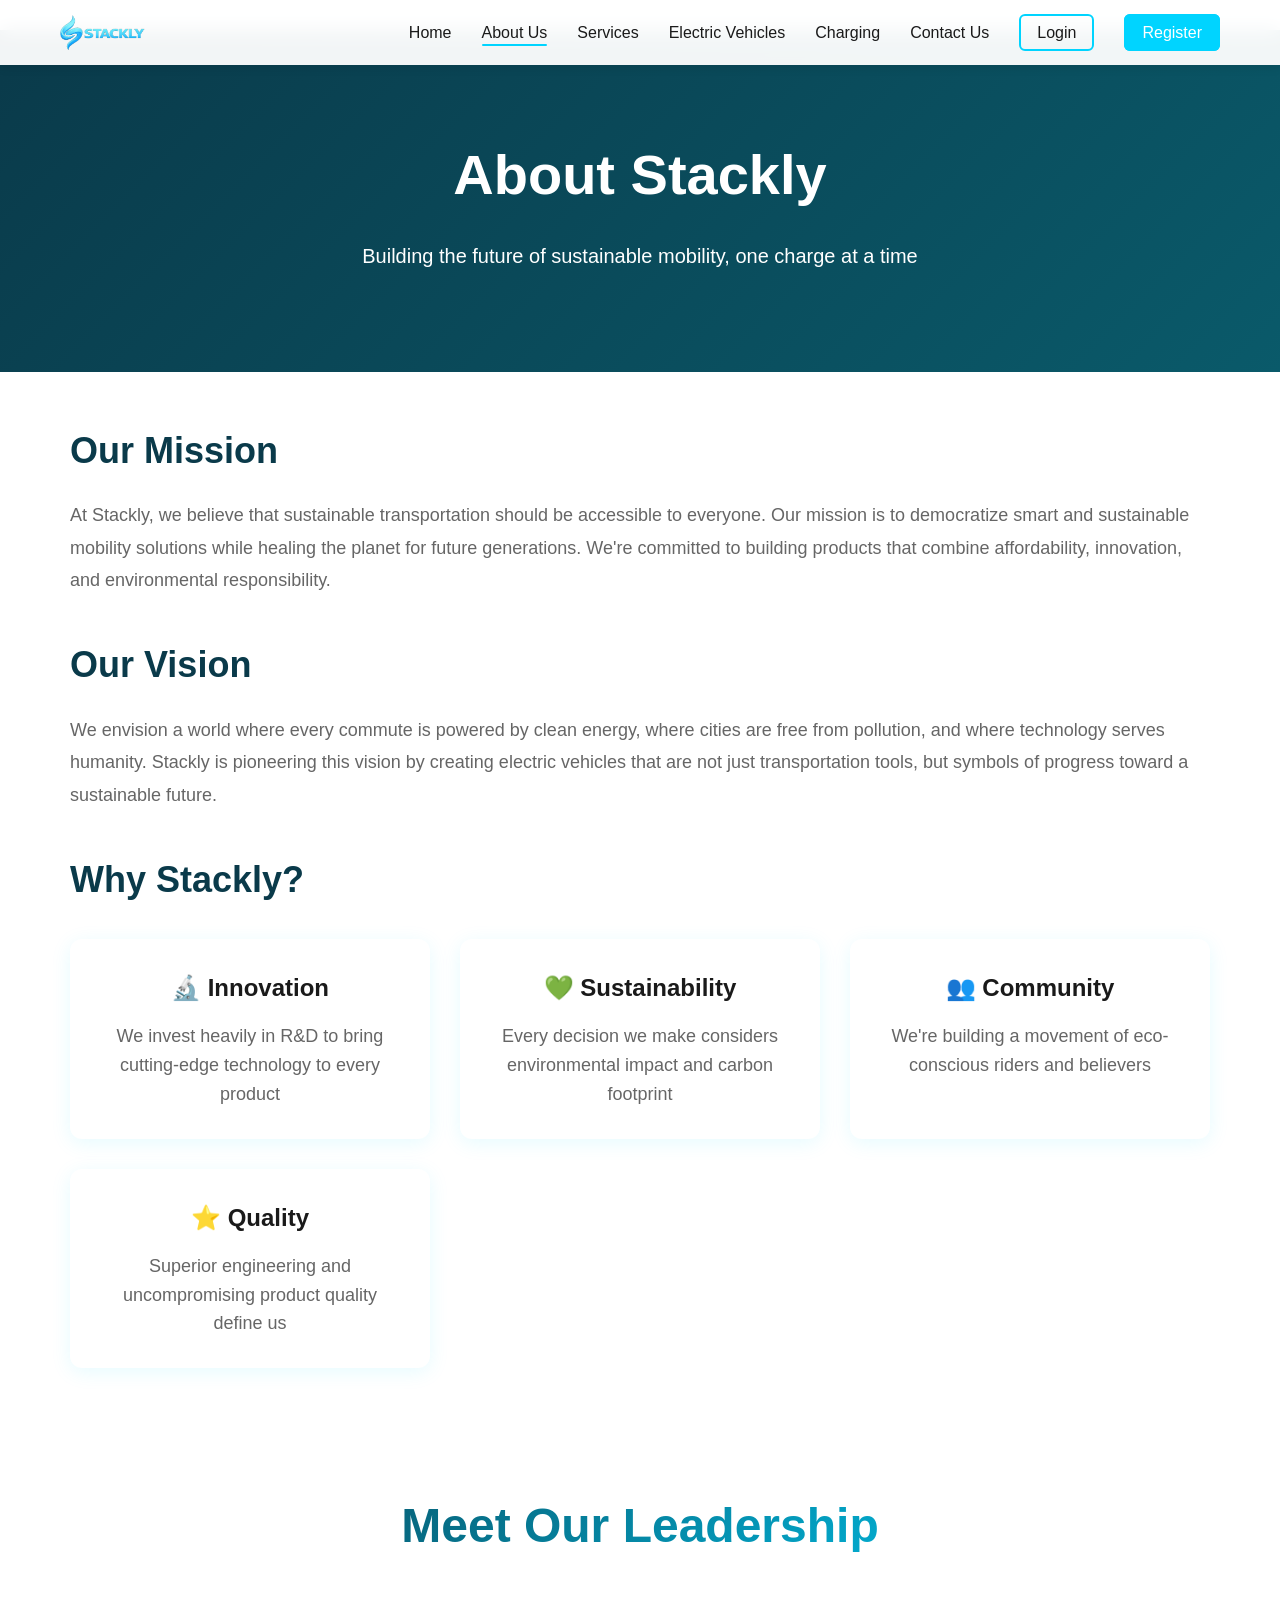
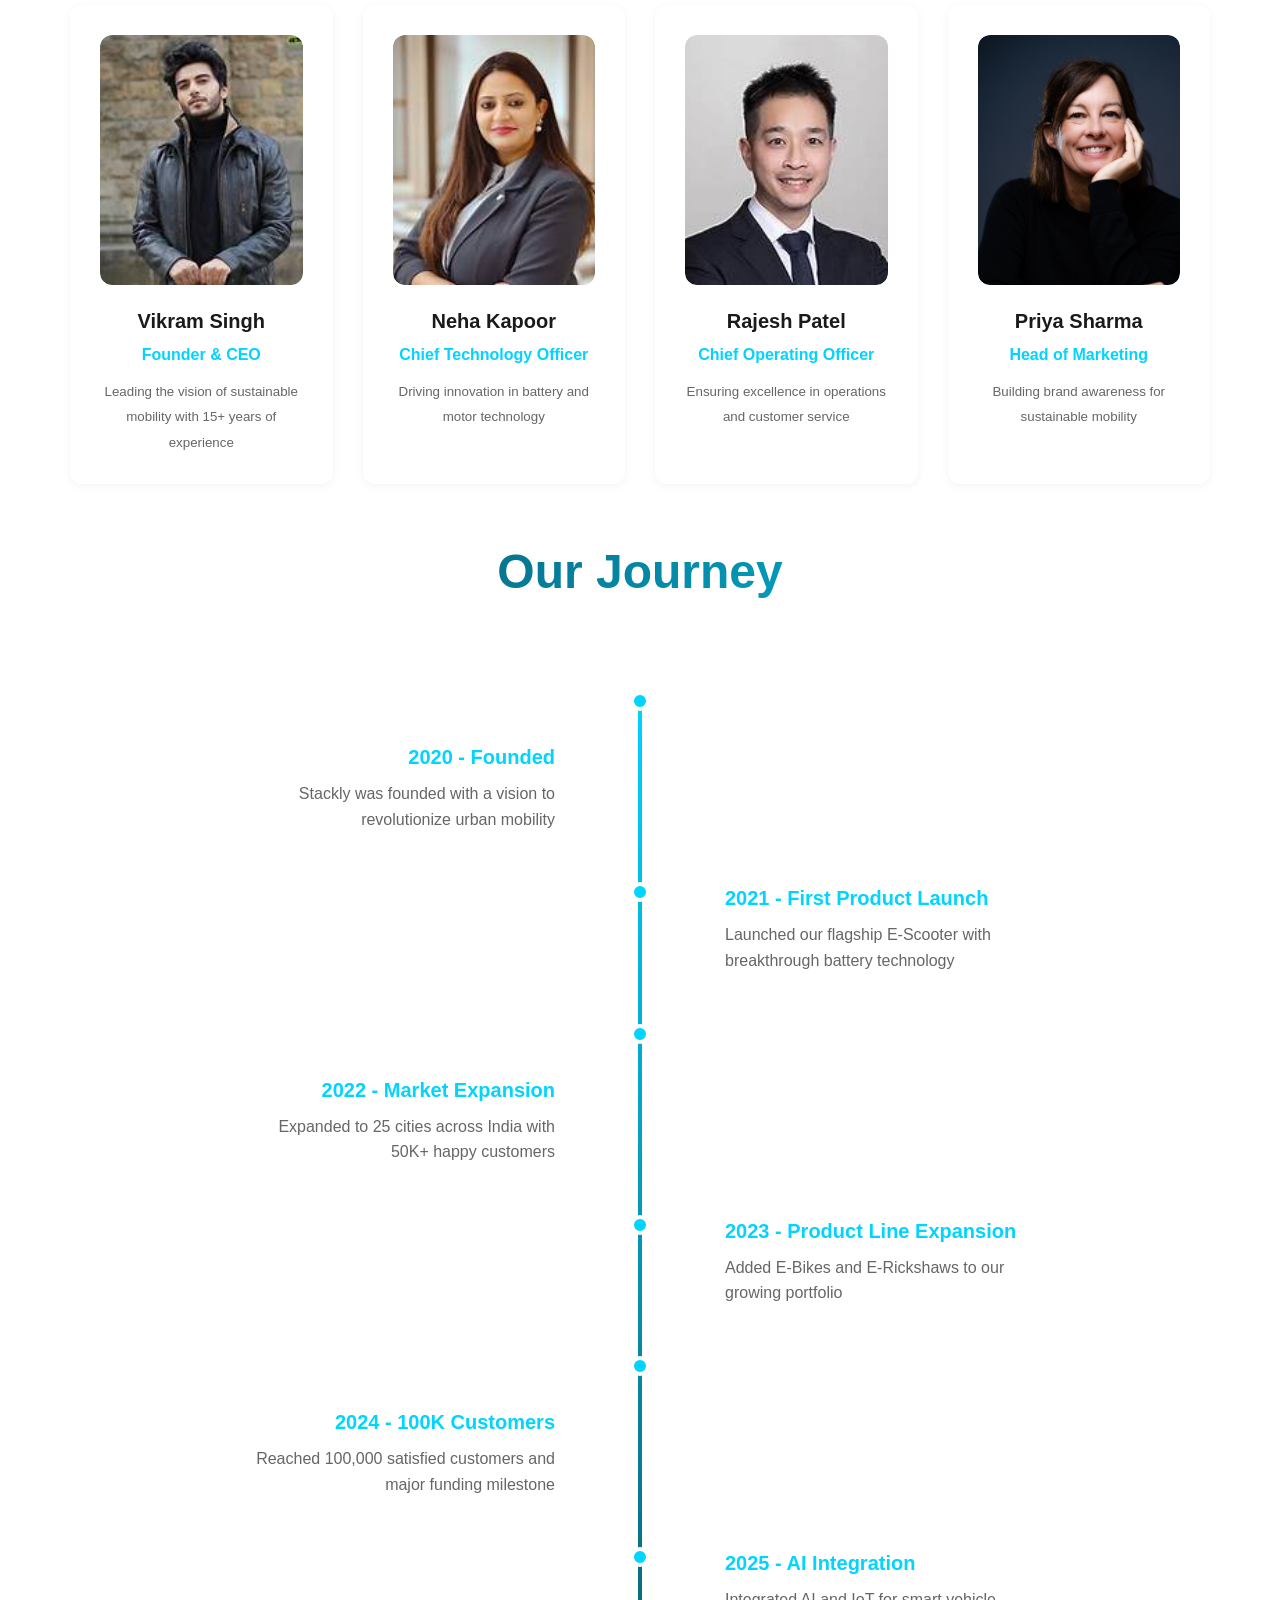
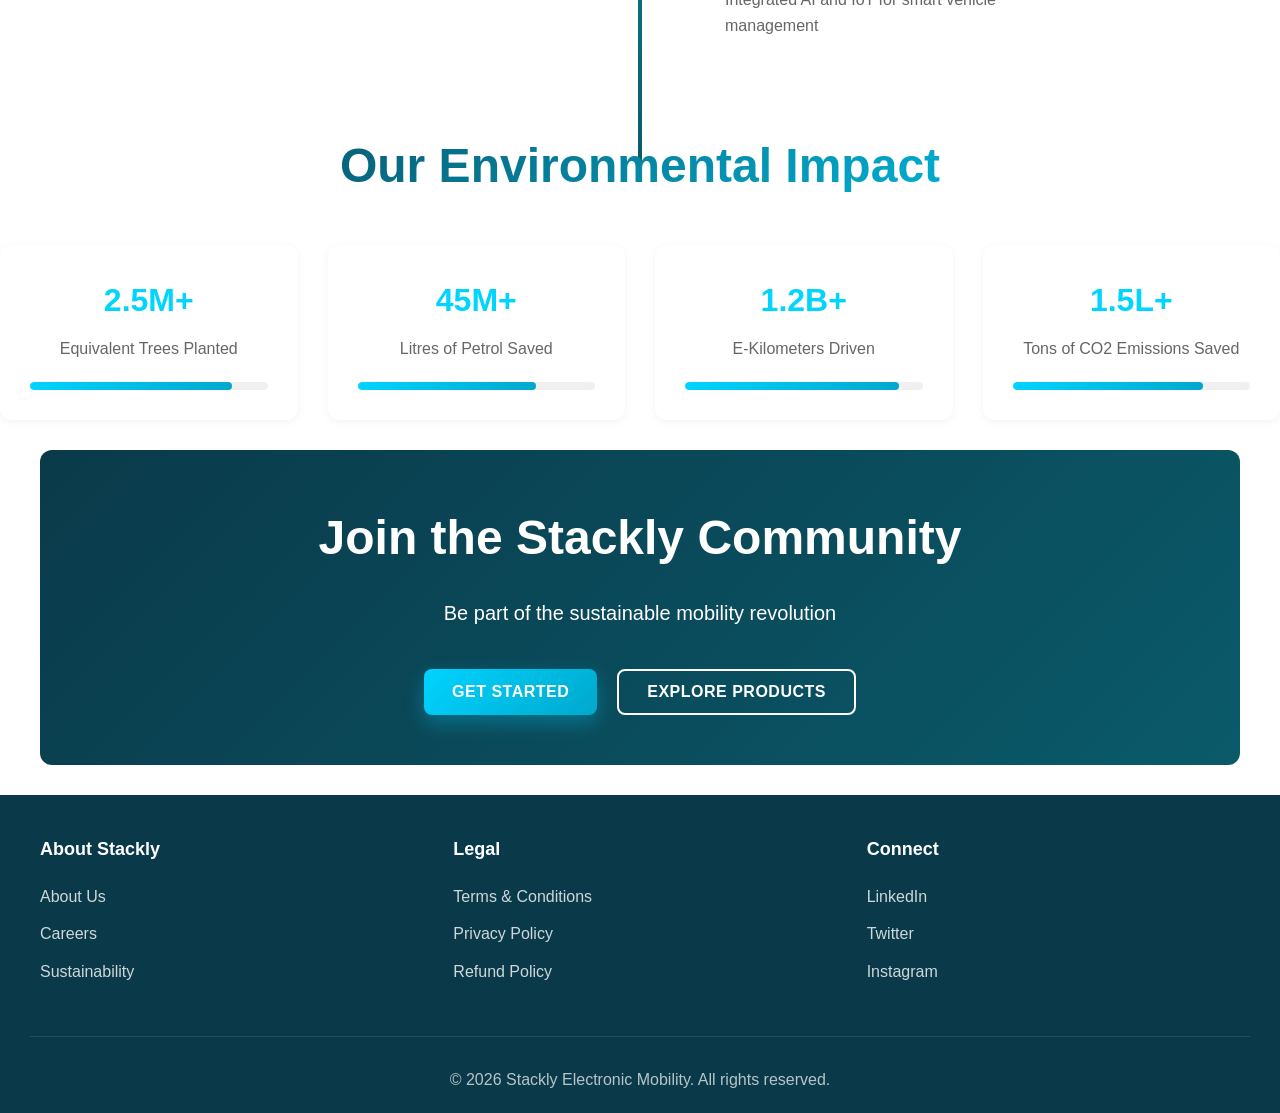
==== commit af928b6a: "Add files via upload" ====
--- a/about.html
+++ b/about.html
@@ -230,14 +230,6 @@
                 </ul>
             </div>
             <div class="footer-section">
-                <h4>Products</h4>
-                <ul>
-                    <li><a href="products.html">E-Scooters</a></li>
-                    <li><a href="products.html">E-Bikes</a></li>
-                    <li><a href="products.html">E-Rickshaws</a></li>
-                </ul>
-            </div>
-            <div class="footer-section">
                 <h4>Legal</h4>
                 <ul>
                     <li><a href="#">Terms & Conditions</a></li>
--- a/css/styles.css
+++ b/css/styles.css
@@ -589,12 +589,12 @@
 
 /* ===== HERO SECTION ===== */
 .hero {
-    margin-top: 80px;
-    min-height: calc(100vh - 80px);
+    margin-top: 30px;
+    min-height: auto;
+    padding: 60px 30px;
     display: flex;
     align-items: center;
     justify-content: space-between;
-    padding: 60px 40px;
     background: linear-gradient(135deg, #F8FAFC 0%, #E8F4F8 100%);
     position: relative;
     overflow: hidden;
@@ -728,8 +728,8 @@
 .warranty-section,
 .comparison-section {
     max-width: 1200px;
-    margin: 80px auto;
-    padding: 60px 40px;
+    margin: 20px auto;
+    padding: 30px 30px;
 }
 
 .section-title {
@@ -759,7 +759,7 @@
     text-align: center;
     color: var(--text-secondary);
     font-size: 18px;
-    margin-bottom: 60px;
+    margin-bottom: 25px;
     animation: fadeInUp 0.6s ease-out 0.2s both;
 }
 
@@ -768,7 +768,7 @@
     display: grid;
     grid-template-columns: repeat(auto-fit, minmax(300px, 1fr));
     gap: 30px;
-    margin-bottom: 60px;
+    margin-bottom: 25px;
 }
 
 .product-card {
@@ -882,7 +882,7 @@
 .stats-section h2 {
     text-align: center;
     font-size: 48px;
-    margin-bottom: 60px;
+    margin-bottom: 20px;
 }
 
 .stats-grid {
@@ -947,7 +947,7 @@
     font-size: 48px;
     font-weight: 800;
     text-align: center;
-    margin-bottom: 60px;
+    margin-bottom: 40px;
     background: linear-gradient(135deg, var(--secondary-color), var(--primary-color));
     -webkit-background-clip: text;
     -webkit-text-fill-color: transparent;
@@ -1039,7 +1039,7 @@
     font-size: 48px;
     font-weight: 800;
     text-align: center;
-    margin-bottom: 60px;
+    margin-bottom: 40px;
     background: linear-gradient(135deg, var(--secondary-color), var(--primary-color));
     -webkit-background-clip: text;
     -webkit-text-fill-color: transparent;
@@ -1130,24 +1130,24 @@
 
 /* ===== REDEFINING SECTION ===== */
 .redefining-section {
-    padding: 80px 40px;
+    padding: 30px 30px;
     max-width: 1200px;
     margin: 0 auto;
     background: #F8FAFC;
     border-radius: 12px;
-    margin: 80px auto;
+    margin: 20px auto;
 }
 
 .redefining-container {
     display: grid;
     grid-template-columns: 1fr 1fr;
-    gap: 60px;
+    gap: 40px;
     align-items: center;
 }
 
 .redefining-content h2 {
     font-size: 42px;
-    margin-bottom: 40px;
+    margin-bottom: 25px;
     color: var(--text-primary);
 }
 
@@ -1171,15 +1171,15 @@
 
 /* ===== SUSTAINABILITY SECTION ===== */
 .sustainability-section {
-    padding: 80px 40px;
+    padding: 30px 30px;
     max-width: 1200px;
-    margin: 80px auto;
+    margin: 20px auto;
 }
 
 .sustainability-container {
     display: grid;
     grid-template-columns: 1fr 1fr;
-    gap: 60px;
+    gap: 40px;
     align-items: center;
 }
 
@@ -1195,22 +1195,22 @@
 
 /* ===== NEWS SECTION ===== */
 .news-section {
-    padding: 80px 40px;
+    padding: 30px 30px;
     max-width: 1200px;
-    margin: 0 auto 80px;
+    margin: 0 auto 30px;
 }
 
 .news-section h2 {
     font-size: 42px;
     text-align: center;
-    margin-bottom: 20px;
+    margin-bottom: 15px;
 }
 
 .news-grid {
     display: grid;
     grid-template-columns: repeat(auto-fit, minmax(320px, 1fr));
     gap: 40px;
-    margin-top: 40px;
+    margin-top: 25px;
 }
 
 .news-card {
@@ -1317,8 +1317,8 @@
     color: white;
     text-align: center;
     border-radius: 12px;
-    padding: 80px 40px;
-    margin: 80px auto;
+    padding: 50px 30px;
+    margin: 30px auto;
     max-width: 1200px;
 }
 
@@ -1352,19 +1352,19 @@
 
 /* ===== AUTHENTICATION STYLES ===== */
 .auth-section {
-    margin-top: 80px;
+    margin-top: 30px;
     min-height: calc(100vh - 80px);
     display: flex;
     align-items: center;
     justify-content: center;
-    padding: 60px 40px;
+    padding: 40px 30px;
     background: linear-gradient(135deg, #F8FAFC 0%, #E8F4F8 100%);
 }
 
 .auth-container {
     display: grid;
     grid-template-columns: 1fr 1fr;
-    gap: 60px;
+    gap: 40px;
     max-width: 1000px;
     width: 100%;
 }
@@ -1597,7 +1597,7 @@
 
 /* ===== ABOUT PAGE ===== */
 .about-hero {
-    margin-top: 80px;
+    margin-top: 30px;
     padding: 100px 40px;
     background: linear-gradient(135deg, var(--secondary-color) 0%, #0A5A6A 100%);
     color: white;
@@ -1616,7 +1616,7 @@
 }
 
 .about-section {
-    margin-bottom: 60px;
+    margin-bottom: 40px;
 }
 
 .about-section h2 {
@@ -1667,7 +1667,7 @@
     font-size: 48px;
     font-weight: 800;
     text-align: center;
-    margin-bottom: 60px;
+    margin-bottom: 40px;
     background: linear-gradient(135deg, var(--secondary-color), var(--primary-color));
     -webkit-background-clip: text;
     -webkit-text-fill-color: transparent;
@@ -1726,7 +1726,7 @@
     font-size: 48px;
     font-weight: 800;
     text-align: center;
-    margin-bottom: 60px;
+    margin-bottom: 40px;
     background: linear-gradient(135deg, var(--secondary-color), var(--primary-color));
     -webkit-background-clip: text;
     -webkit-text-fill-color: transparent;
@@ -1801,7 +1801,7 @@
     font-size: 48px;
     font-weight: 800;
     text-align: center;
-    margin-bottom: 60px;
+    margin-bottom: 40px;
     background: linear-gradient(135deg, var(--secondary-color), var(--primary-color));
     -webkit-background-clip: text;
     -webkit-text-fill-color: transparent;
@@ -1864,7 +1864,7 @@
 
 /* ===== BLOG PAGE ===== */
 .blog-hero {
-    margin-top: 80px;
+    margin-top: 30px;
     padding: 100px 40px;
     background: linear-gradient(135deg, var(--secondary-color) 0%, #0A5A6A 100%);
     color: white;
@@ -1955,11 +1955,11 @@
     align-items: center;
     justify-content: center;
     background: linear-gradient(135deg, #F8FAFC 0%, #E8F4F8 100%);
-    padding: 60px;
+    padding: 40px;
 }
 
 .featured-content {
-    padding: 60px;
+    padding: 40px;
     display: flex;
     flex-direction: column;
     justify-content: center;
@@ -2083,8 +2083,8 @@
 
 .newsletter-section {
     max-width: 1200px;
-    margin: 80px auto;
-    padding: 60px 40px;
+    margin: 30px auto;
+    padding: 40px 30px;
     text-align: center;
     background: linear-gradient(135deg, #F8FAFC 0%, #E8F4F8 100%);
     border-radius: 12px;
@@ -2130,7 +2130,7 @@
 
 /* ===== PRODUCTS PAGE ===== */
 .products-hero {
-    margin-top: 80px;
+    margin-top: 30px;
     padding: 100px 40px;
     background: linear-gradient(135deg, var(--secondary-color) 0%, #0A5A6A 100%);
     color: white;
@@ -2186,7 +2186,7 @@
 }
 
 .showcase-product {
-    margin-bottom: 60px;
+    margin-bottom: 40px;
 }
 
 .product-showcase-card {
@@ -2210,12 +2210,12 @@
     align-items: center;
     justify-content: center;
     background: linear-gradient(135deg, #F8FAFC 0%, #E8F4F8 100%);
-    padding: 60px;
+    padding: 40px;
     direction: ltr;
 }
 
 .product-details {
-    padding: 60px;
+    padding: 40px;
     display: flex;
     flex-direction: column;
     justify-content: center;
@@ -2330,8 +2330,8 @@
 .footer {
     background: var(--secondary-color);
     color: white;
-    padding: 60px 40px 20px;
-    margin-top: 80px;
+    padding: 40px 30px 20px;
+    margin-top: 30px;
 }
 
 .footer-top {
@@ -2339,7 +2339,7 @@
     margin: 0 auto 60px;
     display: grid;
     grid-template-columns: 1fr 1fr;
-    gap: 60px;
+    gap: 40px;
     padding-bottom: 40px;
     border-bottom: 1px solid rgba(255, 255, 255, 0.1);
 }
@@ -2586,7 +2586,7 @@
         flex-direction: column;
         text-align: center;
         min-height: auto;
-        margin-top: 80px;
+        margin-top: 30px;
     }
 
     .hero-title {
@@ -2620,12 +2620,13 @@
     .about-content,
     .warranty-section,
     .comparison-section {
-        padding: 40px 20px;
-        margin: 50px auto;
+        padding: 20px 15px;
+        margin: 15px auto;
     }
 
     .section-title {
-        font-size: 36px;
+        font-size: 28px;
+        margin-bottom: 15px;
     }
 
     .products-grid,
@@ -2716,14 +2717,20 @@
 
     .footer-content {
         grid-template-columns: 1fr;
-        gap: 30px;
+        gap: 20px;
     }
 
     .redefining-container,
     .sustainability-container,
     .footer-top {
         grid-template-columns: 1fr;
-        gap: 30px;
+        gap: 20px;
+        margin-bottom: 20px;
+    }
+
+    .footer {
+        padding: 30px 15px 20px;
+        margin-top: 30px;
     }
 
     .redefining-content h2,
@@ -2734,6 +2741,31 @@
 
     .news-grid {
         grid-template-columns: 1fr;
+    }
+
+    .product-card,
+    .stat-card,
+    .innovation-card,
+    .testimonial-card,
+    .news-card {
+        padding: 15px 12px !important;
+        margin-bottom: 10px !important;
+    }
+
+    .btn {
+        padding: 10px 20px;
+        margin: 6px 0;
+    }
+
+    input,
+    textarea,
+    select {
+        padding: 8px 10px;
+        font-size: 14px;
+    }
+
+    .form-group {
+        margin-bottom: 10px;
     }
 
     .newsletter-form {
@@ -2796,7 +2828,7 @@
 
 /* ===== SERVICES SECTION STYLES ===== */
 .services-section {
-    padding: 80px 40px;
+    padding: 50px 30px;
     max-width: 1200px;
     margin: 0 auto;
 }
@@ -2808,7 +2840,7 @@
 .section-container h2 {
     font-size: 42px;
     text-align: center;
-    margin-bottom: 60px;
+    margin-bottom: 40px;
     color: var(--text-primary);
 }
 
@@ -2886,15 +2918,15 @@
 
 .service-benefits {
     background: #F8FAFC;
-    padding: 80px 40px;
-    margin: 80px auto;
+    padding: 50px 30px;
+    margin: 30px auto;
     max-width: 1200px;
 }
 
 .service-benefits h2 {
     text-align: center;
     font-size: 42px;
-    margin-bottom: 60px;
+    margin-bottom: 40px;
 }
 
 .benefits-grid {
@@ -2924,7 +2956,7 @@
 
 /* ===== CHARGING SECTION STYLES ===== */
 .charging-section {
-    padding: 80px 40px;
+    padding: 50px 30px;
     max-width: 1200px;
     margin: 0 auto;
 }
@@ -2933,7 +2965,7 @@
     display: grid;
     grid-template-columns: repeat(auto-fit, minmax(200px, 1fr));
     gap: 30px;
-    margin-bottom: 80px;
+    margin-bottom: 50px;
 }
 
 .stat-box {
@@ -3116,7 +3148,7 @@
 .vehicle-showcase {
     display: grid;
     grid-template-columns: 1fr 1fr;
-    gap: 60px;
+    gap: 40px;
     align-items: center;
     margin-bottom: 100px;
     padding: 40px;
@@ -3188,16 +3220,16 @@
 }
 
 .why-choose-section {
-    padding: 80px 40px;
+    padding: 50px 30px;
     background: #F8FAFC;
-    margin: 80px auto;
+    margin: 30px auto;
     max-width: 1200px;
 }
 
 .why-choose-section h2 {
     text-align: center;
     font-size: 42px;
-    margin-bottom: 60px;
+    margin-bottom: 40px;
 }
 
 .why-grid {
@@ -3230,7 +3262,7 @@
 }
 
 .comparison-section {
-    padding: 80px 40px;
+    padding: 50px 30px;
     max-width: 1200px;
     margin: 0 auto;
 }
@@ -3238,7 +3270,7 @@
 .comparison-section h2 {
     text-align: center;
     font-size: 42px;
-    margin-bottom: 60px;
+    margin-bottom: 40px;
 }
 
 .comparison-table {
